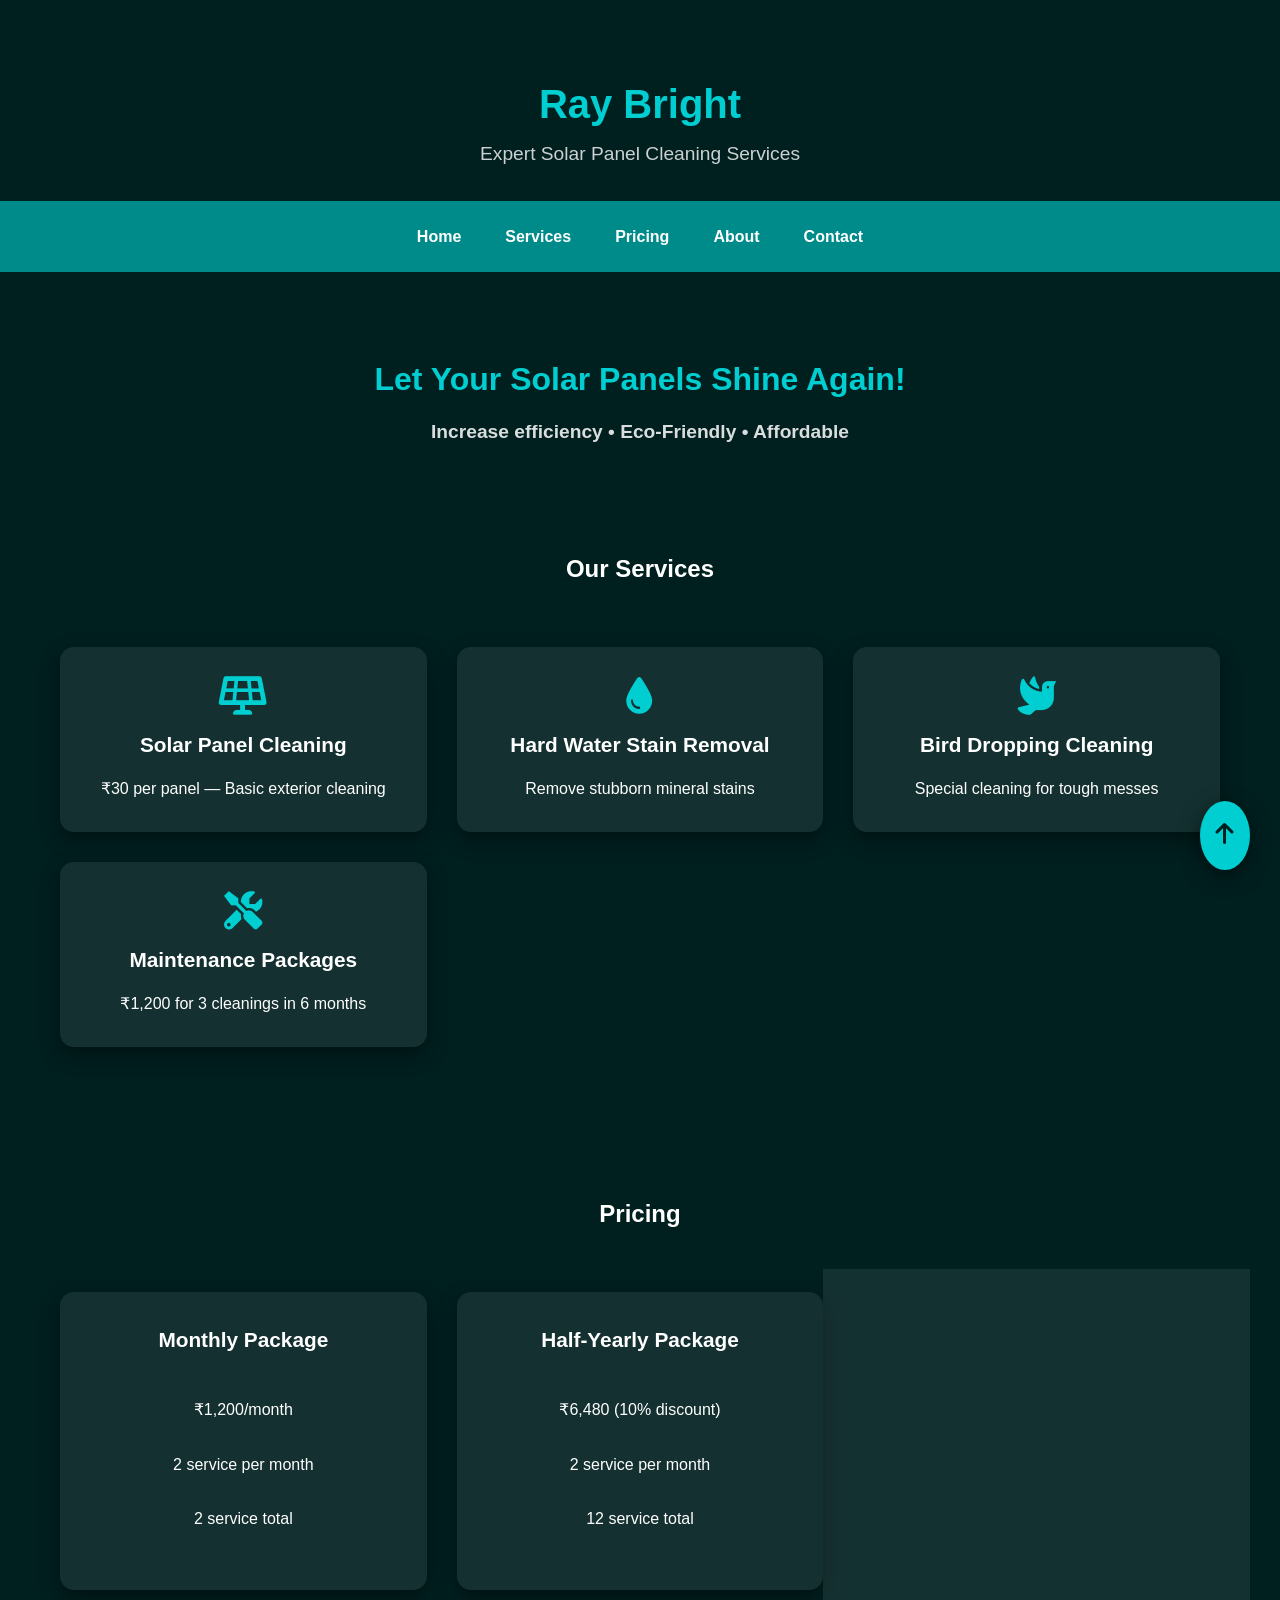
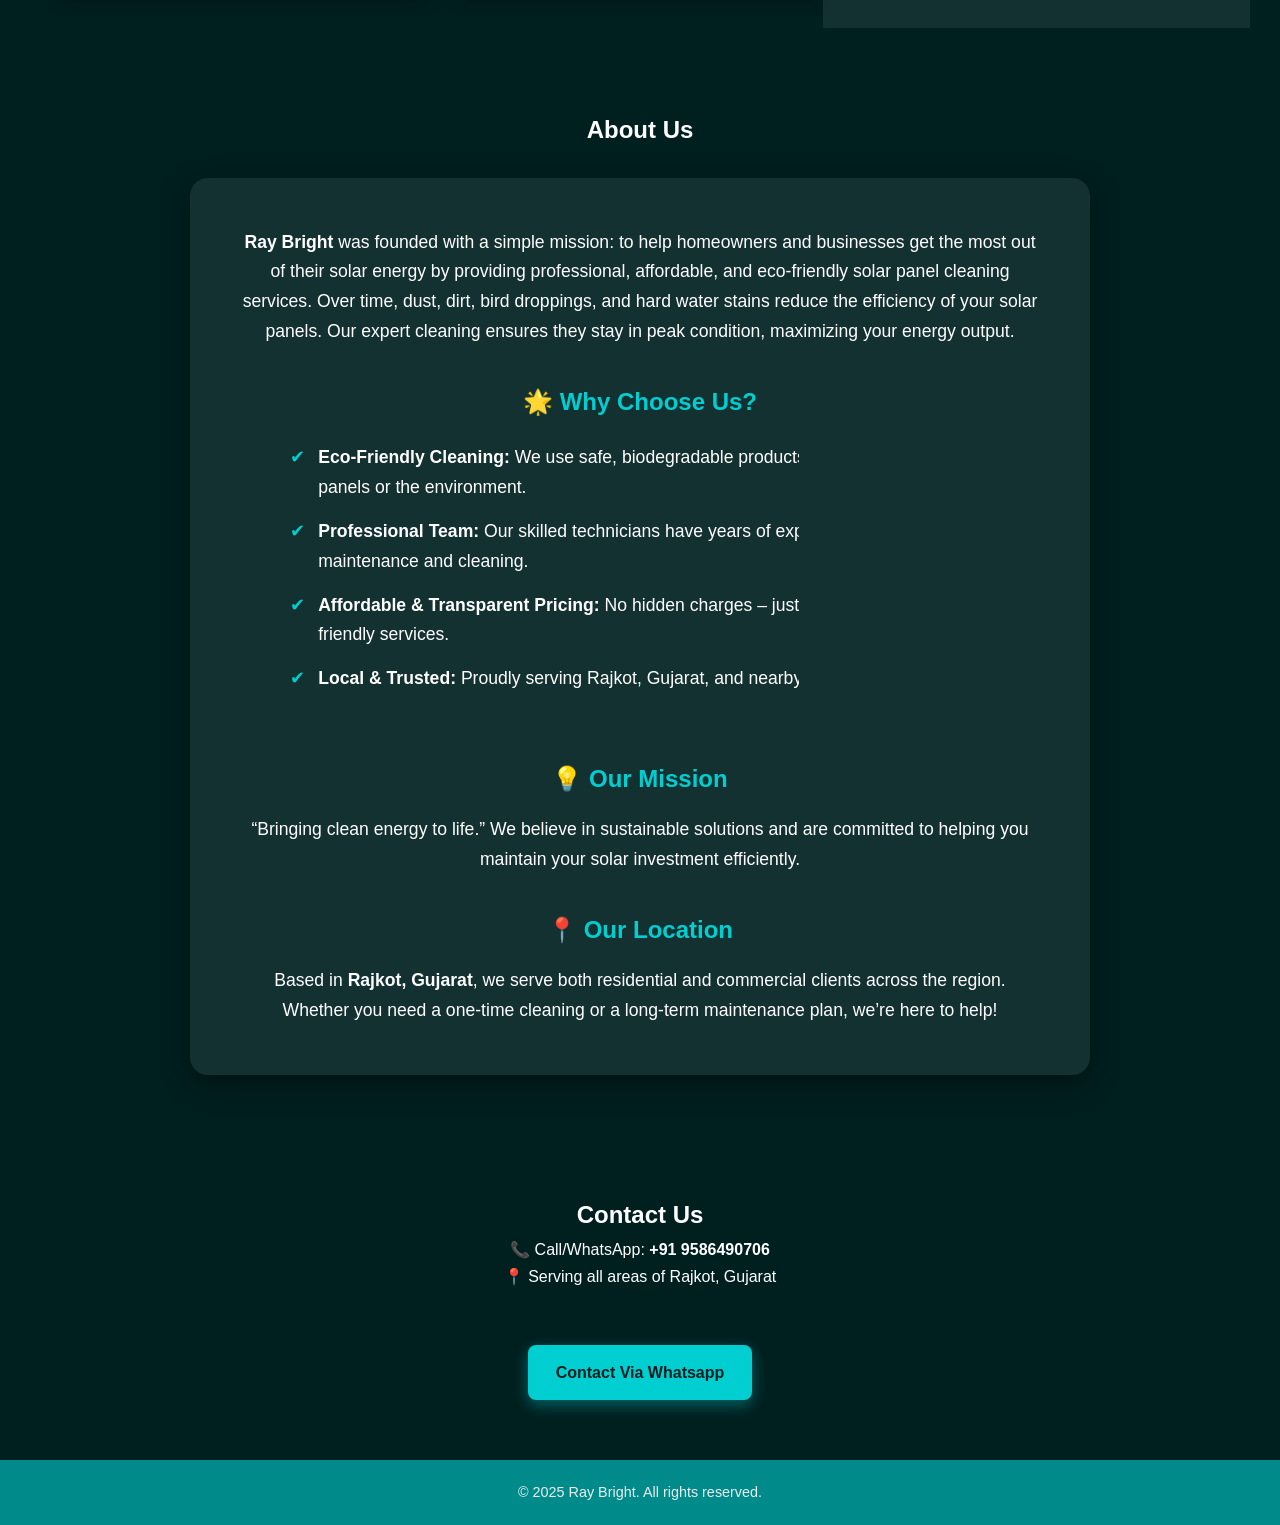
==== index.html @ 6db99168 "index.html" ====
<!DOCTYPE html>
<html lang="en">
<head>
	
  <meta charset="UTF-8" />
  <meta name="viewport" content="width=device-width, initial-scale=1.0" />
  <title>Ray Bright | Solar Panel Cleaning</title>
  <link rel="stylesheet" href="https://cdnjs.cloudflare.com/ajax/libs/font-awesome/6.0.0-beta3/css/all.min.css" />
   <style>
:root {
  --primary: #00CED1;
  --secondary: #008B8B;
  --accent: #FFFFFF;
  --background: #001F1F;
  --card-bg: rgba(255, 255, 255, 0.08);
  --font-primary: 'Poppins', sans-serif;
}
/* Navbar Styles */

/* Logo */
.nav-logo {
    font-size: 1.5rem;
    font-weight: bold;
    color: var(--accent);
}

/* Nav Links */
.nav-links {
    display: flex;
    gap: 20px;
}

.nav-links a {
    color: var(--accent);
    text-decoration: none;
    font-weight: bold;
    padding: 10px 15px;
    border-radius: 5px;
    transition: all 0.3s;
}

.nav-links a:hover {
    background: var(--primary);
}

/* Mobile Menu */
.menu-toggle {
    display: none;
    font-size: 1.8rem;
    background: none;
    border: none;
    color: var(--accent);
    cursor: pointer;
}

/* Responsive Navbar */
@media (max-width: 768px) {
    .nav-links {
        display: none;
        flex-direction: column;
        position: absolute;
        top: 60px;
        right: 20px;
        background: rgba(0, 139, 139, 0.95);
        width: 200px;
        border-radius: 10px;
        padding: 15px;
    }

    .nav-links a {
        display: block;
        padding: 12px;
        text-align: center;
    }

    .menu-toggle {
        display: block;
    }

    .nav-links.show {
        display: flex;
    }
}

@media (max-width: 768px) {
    .hero h2 {
        font-size: 2rem;
    }

    .services,
    .pricing {
        grid-template-columns: 1fr;
    }

    .button {
        width: 100%;
        text-align: center;
        padding: 14px;
    }
}
@keyframes fadeInUp {
    from {
        opacity: 0;
        transform: translateY(20px);
    }
    to {
        opacity: 1;
        transform: translateY(0);
    }
}

.card {
    opacity: 0;
    animation: fadeInUp 0.8s ease-out forwards;
    animation-delay: 0.3s;
}
	
.card {
    background: var(--card-bg);
    padding: 30px;
    border-radius: 12px;
    text-align: center;
    box-shadow: 0 6px 20px rgba(0, 0, 0, 0.5);
    transition: transform 0.3s ease-in-out, box-shadow 0.3s ease-in-out;
}

.card:hover {
    transform: translateY(-5px);
    box-shadow: 0 10px 25px rgba(0, 206, 209, 0.6);
}

* {
  margin: 0;
  padding: 0;
  box-sizing: border-box;
}

body {
  font-family: var(--font-primary);
  background: var(--background);
  color: var(--accent);
  scroll-behavior: smooth;
  line-height: 1.7;
}

header {
  text-align: center;
  padding: 70px 20px 30px;
}

header h1 {
  font-size: 2.5rem;
  color: var(--primary);
}

header p {
  font-size: 1.2rem;
  color: var(--accent);
  opacity: 0.8;
}

nav {
  display: flex;
  flex-wrap: wrap;
  justify-content: center;
  background: var(--secondary);
  padding: 12px 20px;
  gap: 12px;
}

nav a {
  color: var(--accent);
  text-decoration: none;
  font-weight: 600;
  padding: 10px 16px;
  border-radius: 5px;
  transition: background 0.3s;
}

nav a:hover {
  background: var(--primary);
}

.hero {
  text-align: center;
  padding: 80px 20px 40px;
}

.hero h2 {
  font-size: 2rem;
  color: var(--primary);
  margin-bottom: 10px;
}

.hero h3 {
  font-size: 1.2rem;
  opacity: 0.85;
}

section {
  padding: 60px 20px;
  max-width: 1200px;
  margin: auto;
}

.services,
.pricing {
  display: grid;
  gap: 30px;
  grid-template-columns: repeat(auto-fit, minmax(280px, 1fr));
  margin-top: 30px;
}

.card {
  background: var(--card-bg);
  padding: 30px;
  border-radius: 14px;
  text-align: center;
  box-shadow: 0 8px 20px rgba(0, 0, 0, 0.4);
  transition: transform 0.3s;
}

.card:hover {
  transform: translateY(-5px);
}

.card i {
  font-size: 2.4rem;
  color: var(--primary);
  margin-bottom: 12px;
}

.card h3,
.card h4 {
  font-size: 1.3rem;
  margin-bottom: 12px;
  color: var(--accent);
}

.button {
    display: inline-block;
    padding: 14px 28px;
    background: var(--primary);
    color: var(--background);
    text-decoration: none;
    font-weight: bold;
    border-radius: 8px;
    transition: all 0.3s ease;
    box-shadow: 0 5px 15px rgba(0, 206, 209, 0.4);
}

.button:hover {
    background: var(--secondary);
    transform: scale(1.05);
}
.whatsapp-float {
    position: fixed;
    bottom: 20px;
    right: 20px;
    background: #25D366;
    color: white;
    padding: 12px 16px;
    border-radius: 50%;
    font-size: 1.8rem;
    box-shadow: 0 6px 20px rgba(0, 0, 0, 0.3);
    transition: transform 0.3s ease;
}

.whatsapp-float:hover {
    transform: scale(1.1);
}

footer {
  text-align: center;
  background: var(--secondary);
  padding: 20px;
  font-size: 0.9rem;
  color: #eee;
}

#about {
  text-align: center;
}

.about-content {
  background: var(--card-bg);
  padding: 50px;
  border-radius: 18px;
  max-width: 900px;
  margin: auto;
  box-shadow: 0 8px 30px rgba(0, 0, 0, 0.4);
  font-size: 1.1rem;
}

.about-content h3 {
  color: var(--primary);
  margin: 35px 0 15px;
  font-size: 1.5rem;
}

.about-content ul {
  list-style: none;
  text-align: left;
  margin: 20px auto;
  max-width: 700px;
}

.about-content ul li {
  padding-left: 1.6em;
  margin-bottom: 14px;
  position: relative;
}

.about-content ul li::before {
  content: "✔";
  position: absolute;
  left: 0;
  color: var(--primary);
}

.about-content a {
  color: var(--primary);
  font-weight: bold;
  text-decoration: none;
}

.about-content a:hover {
  color: var(--accent);
  text-decoration: underline;
}

.home-arrow {
  position: fixed;
  bottom: 30px;
  right: 30px;
  background: var(--primary);
  color: var(--background);
  padding: 14px 16px;
  border-radius: 50%;
  font-size: 1.5rem;
  box-shadow: 0 6px 20px rgba(0, 0, 0, 0.5);
  transition: background 0.3s;
  z-index: 999;
}

.home-arrow:hover {
  background: var(--secondary);
}

/* Responsive Design */
@media (max-width: 768px) {
  header h1 {
    font-size: 2rem;
  }

  nav {
    flex-direction: column;
    align-items: center;
  }

  nav a {
    padding: 8px 14px;
  }

  .hero h2 {
    font-size: 1.6rem;
  }

  .hero h3 {
    font-size: 1rem;
  }

  .about-content {
    padding: 30px 20px;
    font-size: 1rem;
  }
}

@media (max-width: 480px) {
  .card {
    padding: 25px 20px;
  }

  .home-arrow {
    bottom: 20px;
    right: 20px;
    padding: 12px 14px;
    font-size: 1.3rem;
  }

  .about-content {
    padding: 25px 15px;
    font-size: 0.95rem;
  }
}
</style>
</head>
<body>
  <header>
    <h1>Ray Bright</h1>
    <p>Expert Solar Panel Cleaning Services</p>
  </header>

  <nav>
    <a href="#home">Home</a>
    <a href="#services">Services</a>
    <a href="#pricing">Pricing</a>
    <a href="#about">About</a>
    <a href="#contact">Contact</a>
  </nav>

  <section class="hero" id="home">
    <h2>Let Your Solar Panels Shine Again!</h2>
    <h3>Increase efficiency • Eco-Friendly • Affordable</h3>
  </section>

  <section id="services"align="center">
    <h2>Our Services</h2><br>
    <div class="services">
      <div class="card">
        <i class="fas fa-solar-panel"></i>
        <h3>Solar Panel Cleaning</h3>
        <p>₹30 per panel — Basic exterior cleaning</p>
      </div>
      <div class="card">
        <i class="fas fa-tint"></i>
        <h3>Hard Water Stain Removal</h3>
        <p>Remove stubborn mineral stains</p>
      </div>
      <div class="card">
        <i class="fas fa-dove"></i>
        <h3>Bird Dropping Cleaning</h3>
        <p>Special cleaning for tough messes</p>
      </div>
      <div class="card">
        <i class="fas fa-tools"></i>
        <h3>Maintenance Packages</h3>
        <p>₹1,200 for 3 cleanings in 6 months</p>
      </div>
    </div>
  </section>

  <section id="pricing" align="center"><br>
    <h2>Pricing</h2><br>
    <div class="pricing">
      <div class="card">
        <h4>Monthly Package</h4><br>
        <p>₹1,200/month</p><br>
	<p>2 service per month</p><br>
	<p>2 service total</p><br>
      </div>
      <div class="card">
        <h4>Half-Yearly Package</h4><br>
        <p>₹6,480 (10% discount)</p><br>
	<p>2 service per month</p><br>
	<p>12 service total</p><br>
      </div>
      <div class="card">
        <h4>Yearly Package</h4><br>
        <p>₹12,240 (15% discount)</p><br>
	<p>2 service per month</p><br>
	<p>24 service total</p><br>
      </div>
    </div>
  </section>

	<section id="about">
    <h2>About Us</h2><br>
    <div class="about-content">
        <p><strong>Ray Bright</strong> was founded with a simple mission: to help homeowners and businesses get the most out of their solar energy by providing professional, affordable, and eco-friendly solar panel cleaning services. Over time, dust, dirt, bird droppings, and hard water stains reduce the efficiency of your solar panels. Our expert cleaning ensures they stay in peak condition, maximizing your energy output.</p>

        <h3>🌟 Why Choose Us?</h3>
        <ul>
            <li><strong>Eco-Friendly Cleaning:</strong> We use safe, biodegradable products that won’t harm your panels or the environment.</li>
            <li><strong>Professional Team:</strong> Our skilled technicians have years of experience in solar maintenance and cleaning.</li>
            <li><strong>Affordable & Transparent Pricing:</strong> No hidden charges – just straightforward, budget-friendly services.</li>
            <li><strong>Local & Trusted:</strong> Proudly serving Rajkot, Gujarat, and nearby areas with high customer satisfaction.</li>
        </ul>

        <h3>💡 Our Mission</h3>
        <p>“Bringing clean energy to life.” We believe in sustainable solutions and are committed to helping you maintain your solar investment efficiently.</p>

        <h3>📍 Our Location</h3>
        <p>Based in <strong>Rajkot, Gujarat</strong>, we serve both residential and commercial clients across the region. Whether you need a one-time cleaning or a long-term maintenance plan, we’re here to help!</p>

            </div>
</section>


  <section id="contact"align="center">
    <h2>Contact Us</h2>
    <p>📞 Call/WhatsApp: <strong>+91 9586490706</strong></p>
    <p>📍 Serving all areas of Rajkot, Gujarat</p><br><br>
    <a href="https://wa.me/919586490706" class="button">Contact Via Whatsapp</a>
  </section>

  <footer>
    <p>© 2025 Ray Bright. All rights reserved.</p>
  </footer>
<a href="#home" class="home-arrow" title="Back to Home">
  <i class="fas fa-arrow-up"></i>
</a>

</body>
</html>
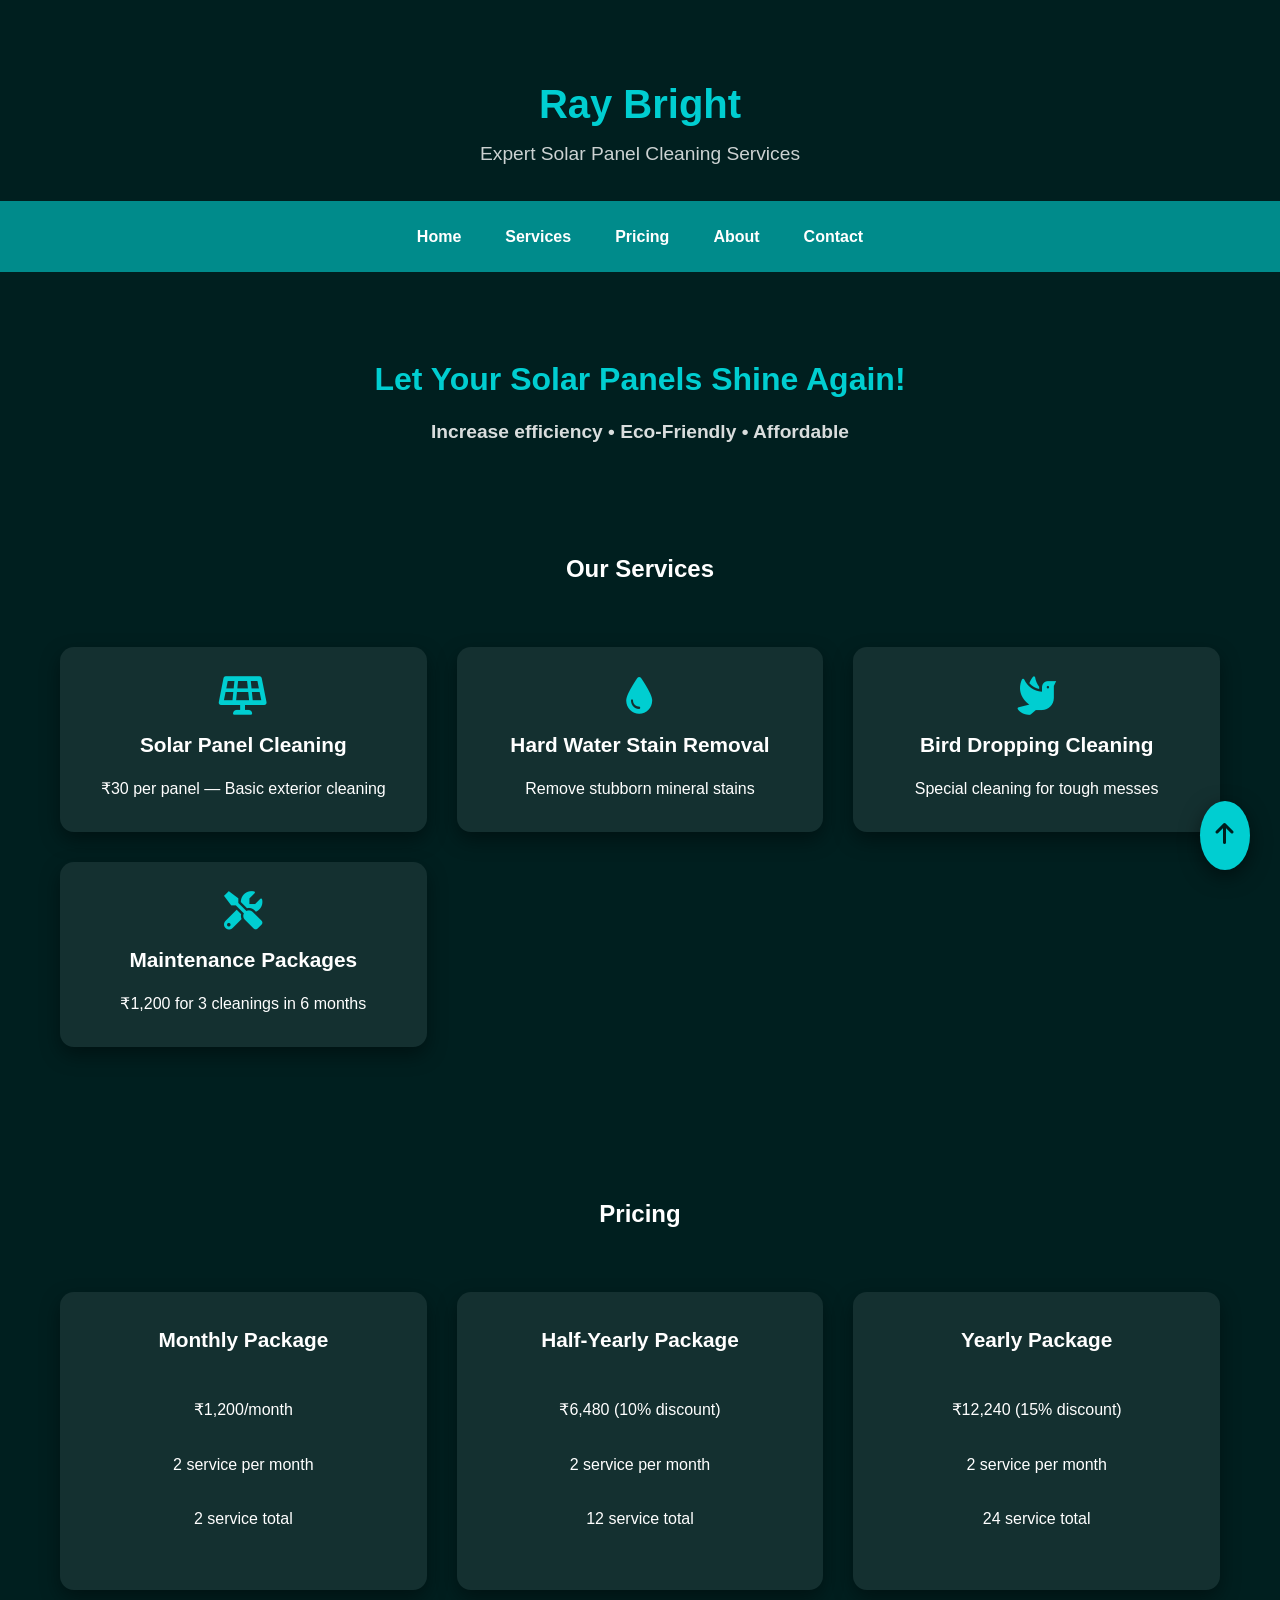
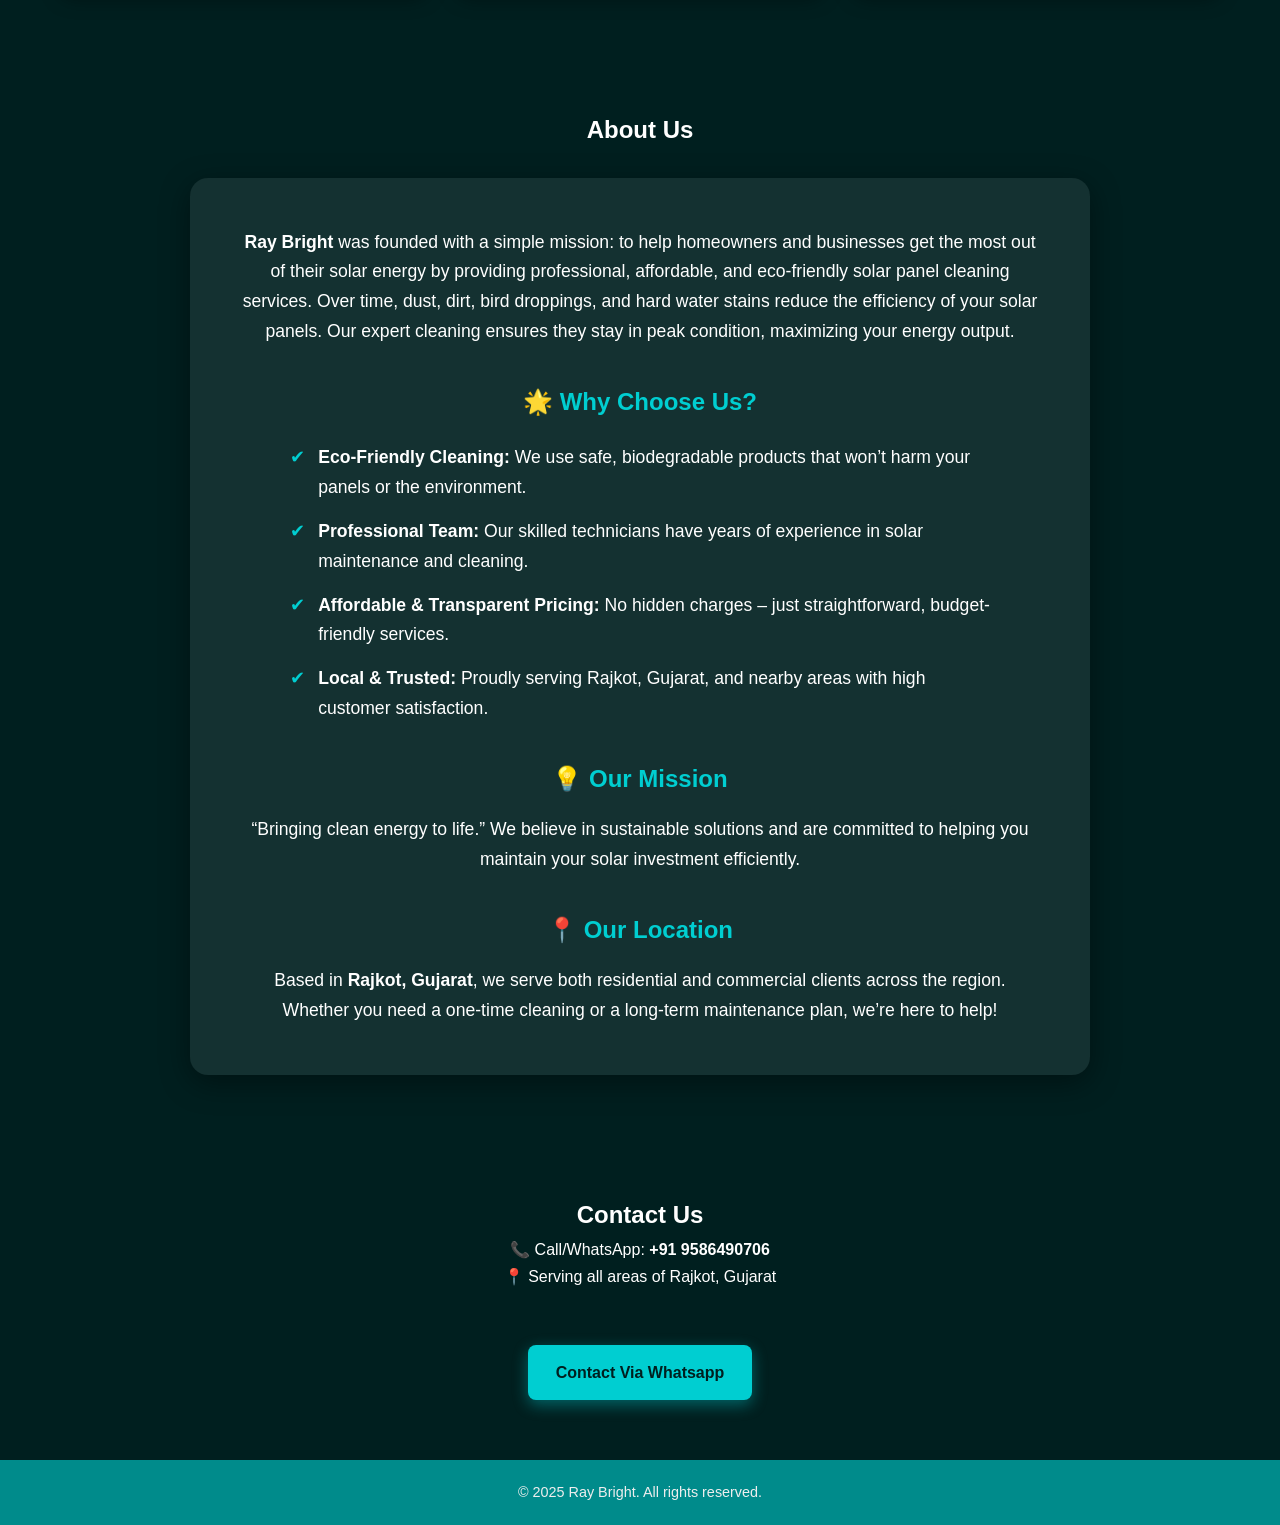
==== commit 8067841a: "Add files via upload" ====
--- a/index.html
+++ b/index.html
@@ -43,15 +43,6 @@
     background: var(--primary);
 }
 
-/* Mobile Menu */
-.menu-toggle {
-    display: none;
-    font-size: 1.8rem;
-    background: none;
-    border: none;
-    color: var(--accent);
-    cursor: pointer;
-}
 
 /* Responsive Navbar */
 @media (max-width: 768px) {
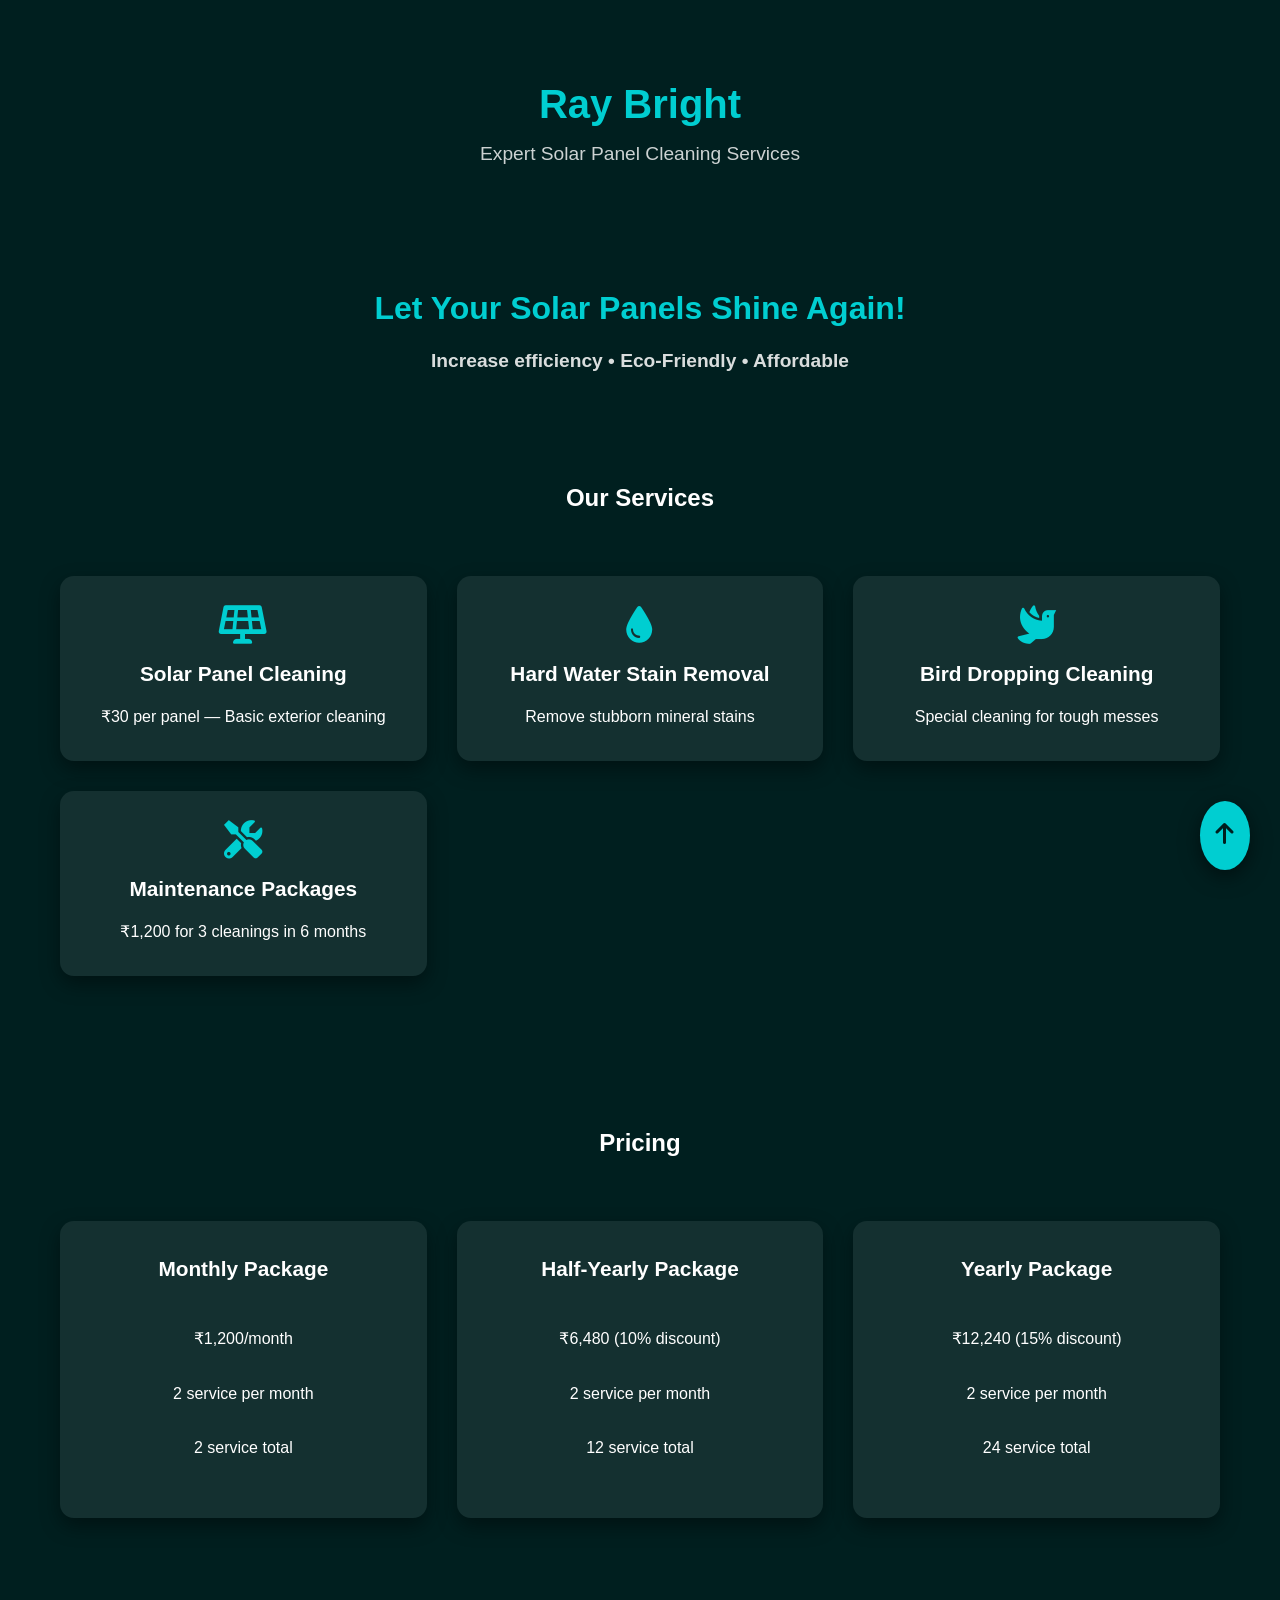
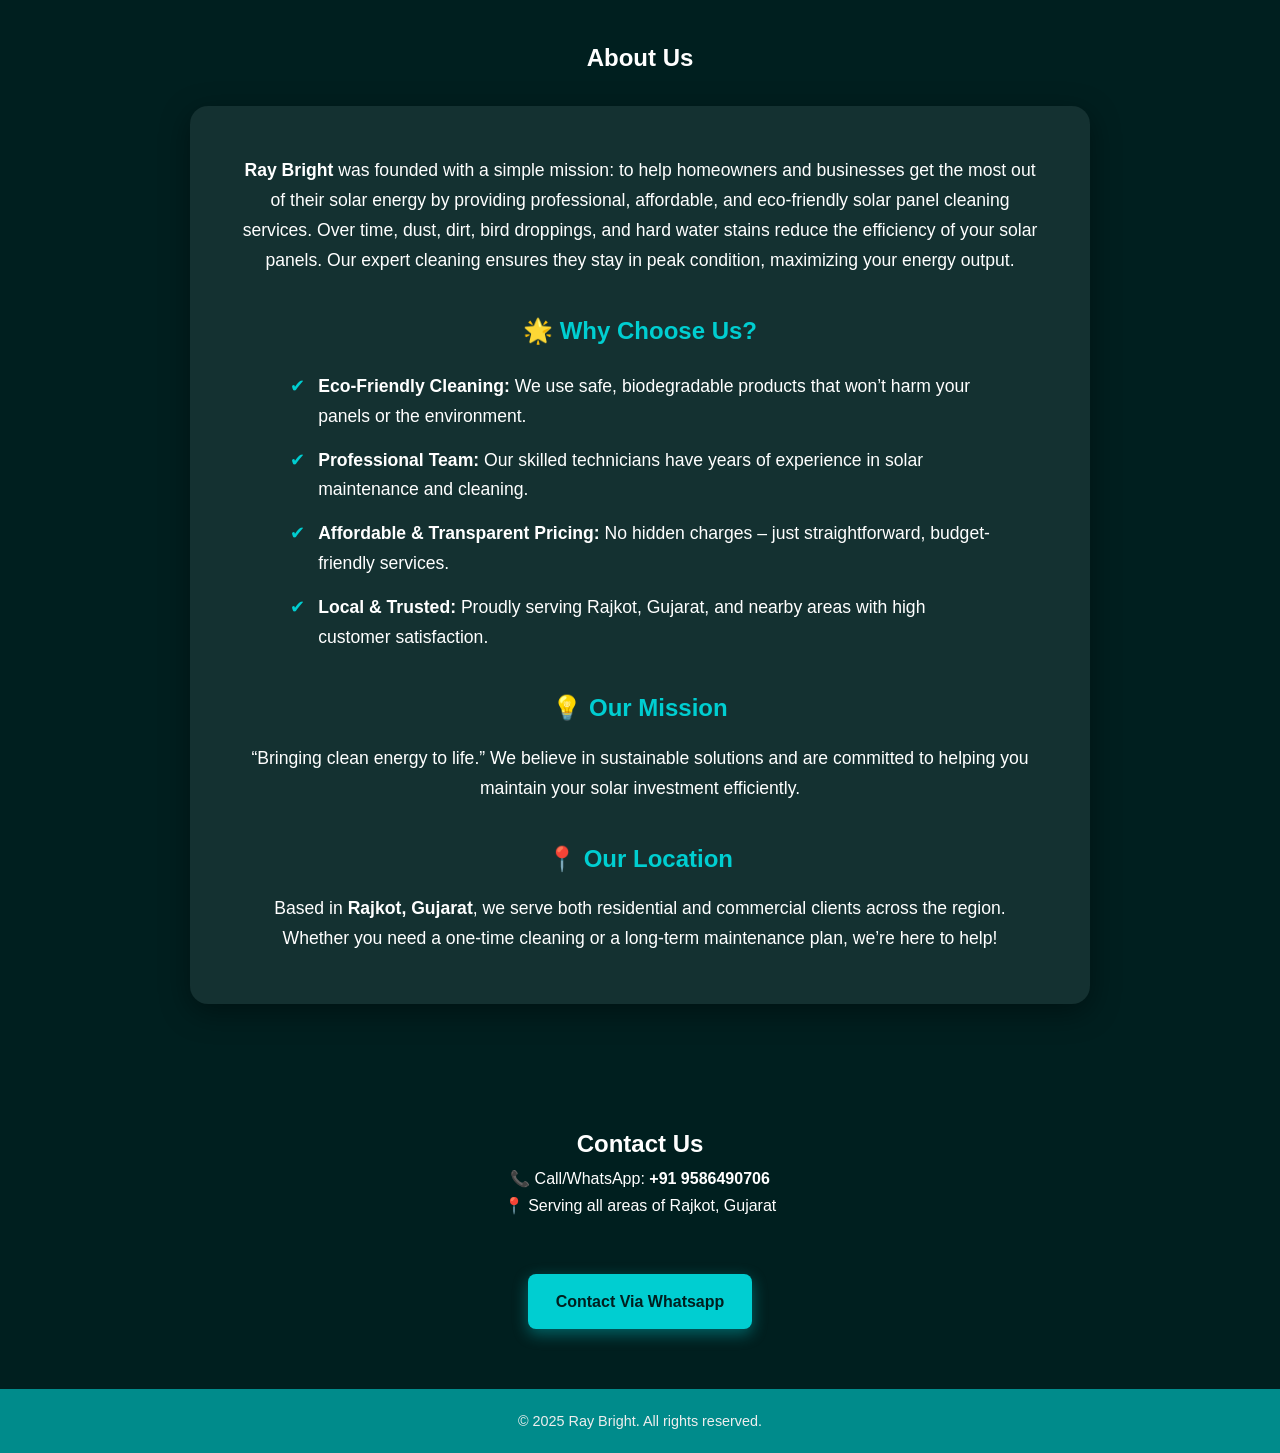
==== commit 62175eed: "index.html" ====
--- a/index.html
+++ b/index.html
@@ -392,14 +392,6 @@
     <p>Expert Solar Panel Cleaning Services</p>
   </header>
 
-  <nav>
-    <a href="#home">Home</a>
-    <a href="#services">Services</a>
-    <a href="#pricing">Pricing</a>
-    <a href="#about">About</a>
-    <a href="#contact">Contact</a>
-  </nav>
-
   <section class="hero" id="home">
     <h2>Let Your Solar Panels Shine Again!</h2>
     <h3>Increase efficiency • Eco-Friendly • Affordable</h3>
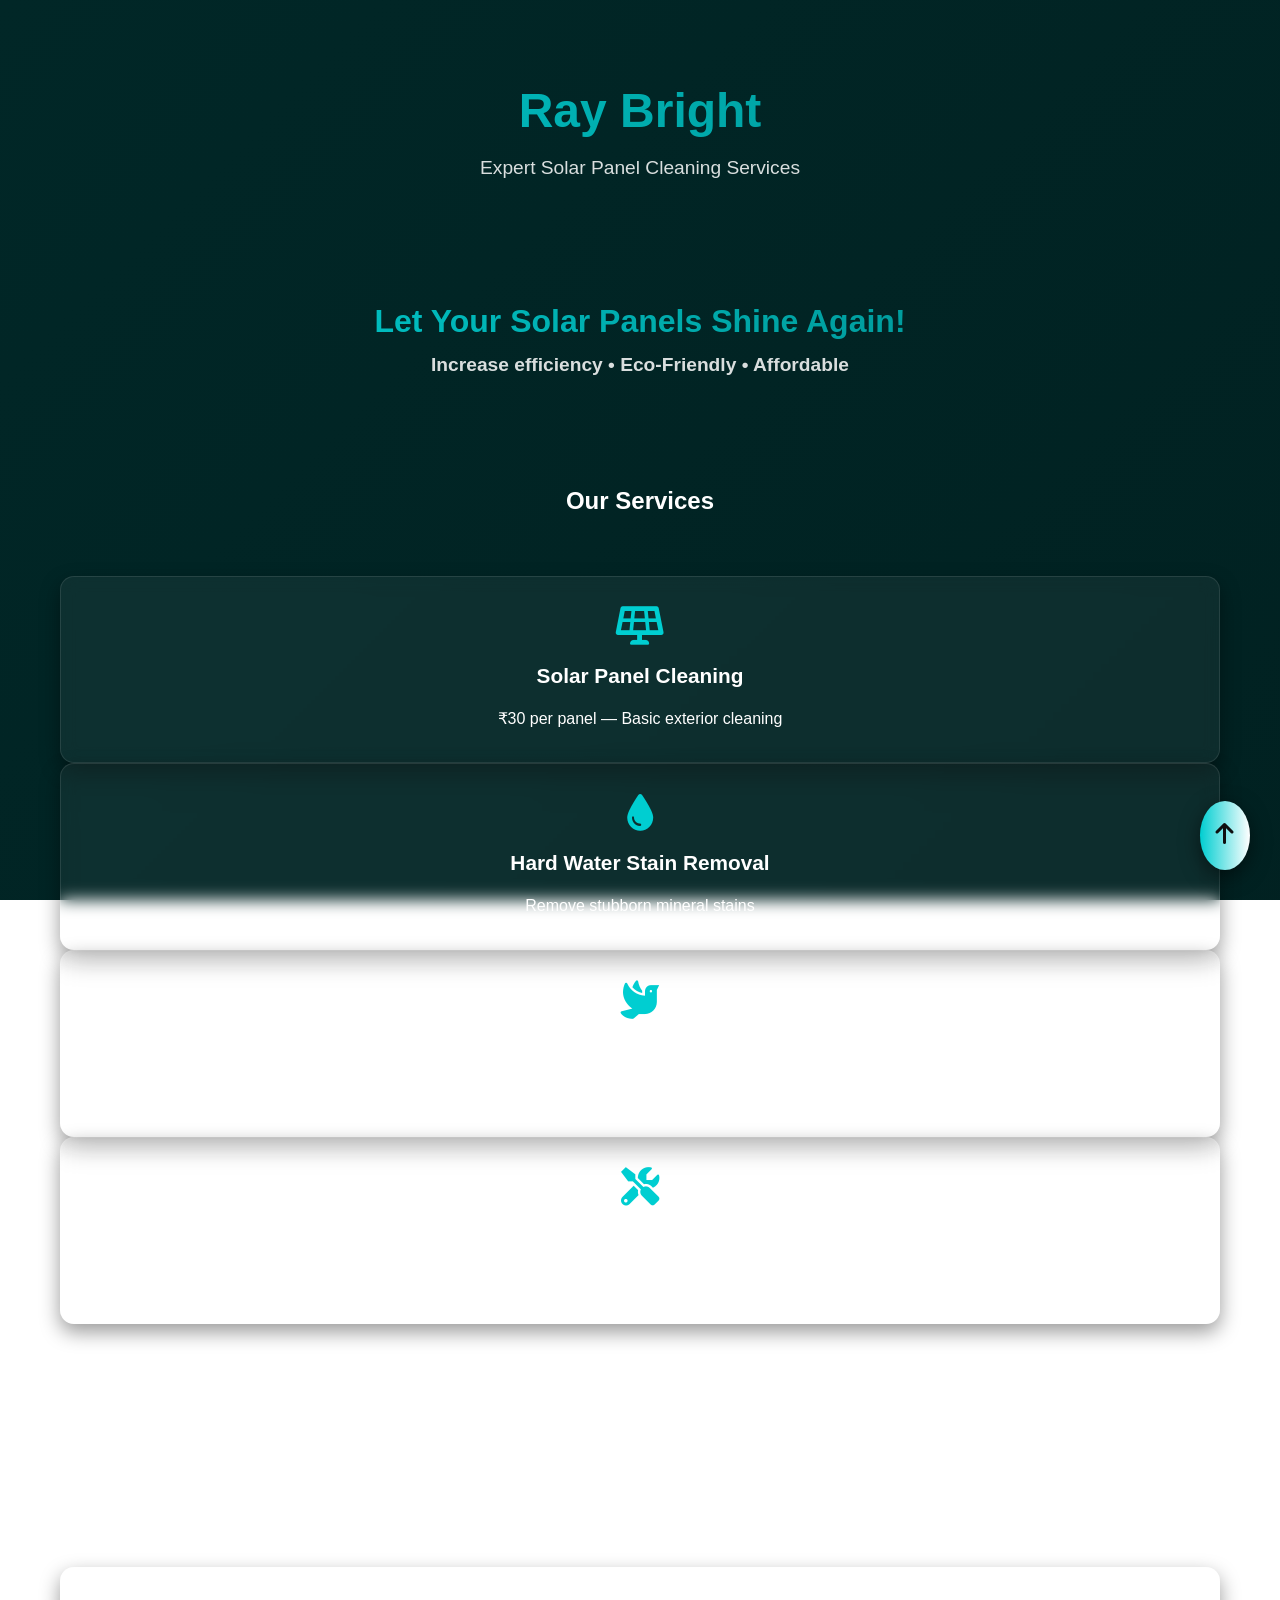
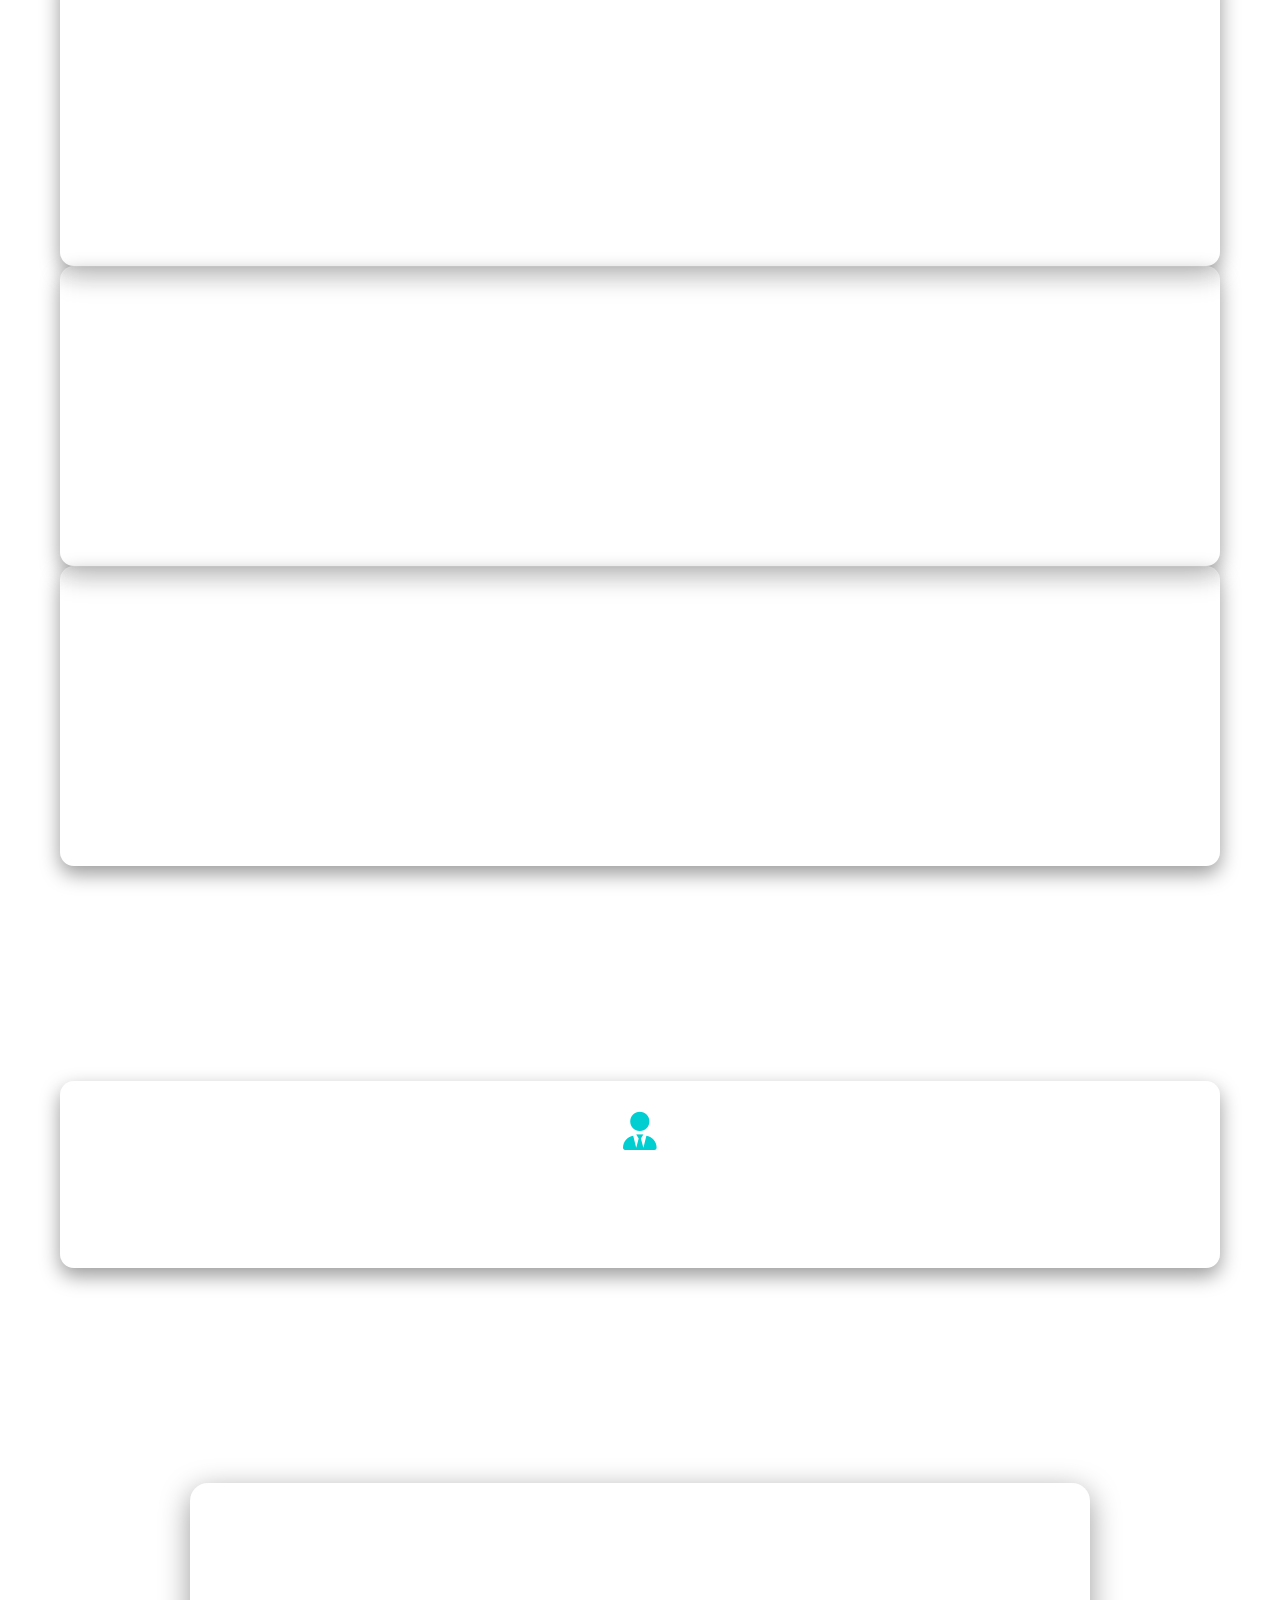
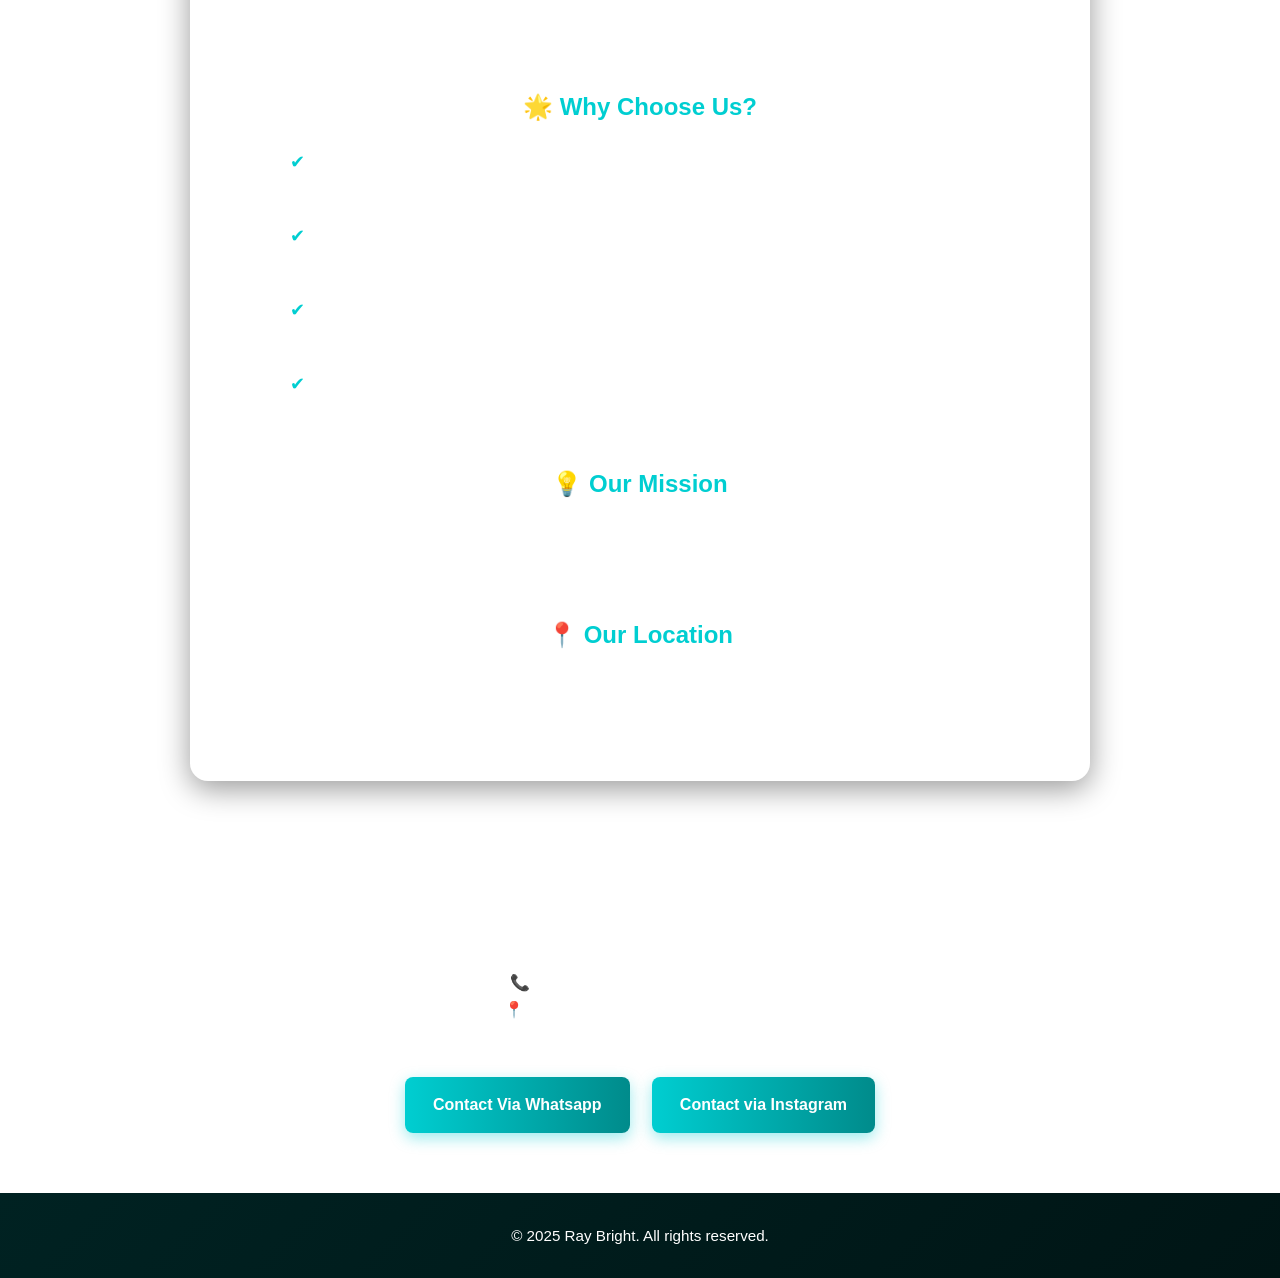
==== commit 1fe22f8b: "index.html" ====
--- a/index.html
+++ b/index.html
@@ -6,172 +6,100 @@
   <meta name="viewport" content="width=device-width, initial-scale=1.0" />
   <title>Ray Bright | Solar Panel Cleaning</title>
   <link rel="stylesheet" href="https://cdnjs.cloudflare.com/ajax/libs/font-awesome/6.0.0-beta3/css/all.min.css" />
-   <style>
-:root {
+   	<style>
+		:root {
   --primary: #00CED1;
   --secondary: #008B8B;
   --accent: #FFFFFF;
-  --background: #001F1F;
-  --card-bg: rgba(255, 255, 255, 0.08);
+  --background: linear-gradient(135deg, #012727, #001010);
+  --card-bg: rgba(255, 255, 255, 0.05);
   --font-primary: 'Poppins', sans-serif;
-}
-/* Navbar Styles */
-
-/* Logo */
-.nav-logo {
-    font-size: 1.5rem;
-    font-weight: bold;
-    color: var(--accent);
-}
-
-/* Nav Links */
-.nav-links {
-    display: flex;
-    gap: 20px;
-}
-
-.nav-links a {
-    color: var(--accent);
-    text-decoration: none;
-    font-weight: bold;
-    padding: 10px 15px;
-    border-radius: 5px;
-    transition: all 0.3s;
-}
-
-.nav-links a:hover {
-    background: var(--primary);
-}
-
-
-/* Responsive Navbar */
-@media (max-width: 768px) {
-    .nav-links {
-        display: none;
-        flex-direction: column;
-        position: absolute;
-        top: 60px;
-        right: 20px;
-        background: rgba(0, 139, 139, 0.95);
-        width: 200px;
-        border-radius: 10px;
-        padding: 15px;
-    }
-
-    .nav-links a {
-        display: block;
-        padding: 12px;
-        text-align: center;
-    }
-
-    .menu-toggle {
-        display: block;
-    }
-
-    .nav-links.show {
-        display: flex;
-    }
-}
-
-@media (max-width: 768px) {
-    .hero h2 {
-        font-size: 2rem;
-    }
-
-    .services,
-    .pricing {
-        grid-template-columns: 1fr;
-    }
-
-    .button {
-        width: 100%;
-        text-align: center;
-        padding: 14px;
-    }
-}
-@keyframes fadeInUp {
-    from {
-        opacity: 0;
-        transform: translateY(20px);
-    }
-    to {
-        opacity: 1;
-        transform: translateY(0);
-    }
-}
-
-.card {
-    opacity: 0;
-    animation: fadeInUp 0.8s ease-out forwards;
-    animation-delay: 0.3s;
-}
-	
-.card {
-    background: var(--card-bg);
-    padding: 30px;
-    border-radius: 12px;
-    text-align: center;
-    box-shadow: 0 6px 20px rgba(0, 0, 0, 0.5);
-    transition: transform 0.3s ease-in-out, box-shadow 0.3s ease-in-out;
-}
-
-.card:hover {
-    transform: translateY(-5px);
-    box-shadow: 0 10px 25px rgba(0, 206, 209, 0.6);
+  --font-secondary: 'Roboto', sans-serif;
+  --font-display: 'Raleway', sans-serif;
 }
 
 * {
   margin: 0;
   padding: 0;
   box-sizing: border-box;
+  transition: all 0.4s ease-in-out;
 }
 
 body {
   font-family: var(--font-primary);
   background: var(--background);
+  background-size: 400% 400%;
+  animation: gradientShift 15s ease infinite;
+  background-attachment: fixed;
   color: var(--accent);
   scroll-behavior: smooth;
   line-height: 1.7;
-}
-
+  cursor: url('cursor.svg'), auto;
+}
+
+@keyframes gradientShift {
+  0% { background-position: 0% 50%; }
+  50% { background-position: 100% 50%; }
+  100% { background-position: 0% 50%; }
+}
+
+/* Header */
 header {
   text-align: center;
   padding: 70px 20px 30px;
 }
 
 header h1 {
-  font-size: 2.5rem;
-  color: var(--primary);
+  font-size: 3rem;
+  font-family: var(--font-display);
+  background: linear-gradient(90deg, var(--primary), var(--secondary));
+  -webkit-background-clip: text;
+  -webkit-text-fill-color: transparent;
 }
 
 header p {
   font-size: 1.2rem;
-  color: var(--accent);
-  opacity: 0.8;
-}
-
+  font-family: var(--font-secondary);
+  color: var(--accent);
+  opacity: 0.85;
+}
+
+/* Navbar */
 nav {
   display: flex;
   flex-wrap: wrap;
   justify-content: center;
-  background: var(--secondary);
+  background: rgba(0, 139, 139, 0.8);
   padding: 12px 20px;
   gap: 12px;
-}
-
-nav a {
+  backdrop-filter: blur(10px);
+}
+
+.nav-logo {
+  font-size: 1.5rem;
+  font-weight: bold;
+  color: var(--accent);
+}
+
+.nav-links {
+  display: flex;
+  gap: 20px;
+}
+
+.nav-links a {
   color: var(--accent);
   text-decoration: none;
-  font-weight: 600;
-  padding: 10px 16px;
+  font-weight: bold;
+  padding: 10px 15px;
   border-radius: 5px;
-  transition: background 0.3s;
-}
-
-nav a:hover {
-  background: var(--primary);
-}
-
+  transition: all 0.3s;
+}
+
+.nav-links a:hover {
+  background: linear-gradient(90deg, var(--primary), var(--secondary));
+}
+
+/* Hero */
 .hero {
   text-align: center;
   padding: 80px 20px 40px;
@@ -179,40 +107,42 @@
 
 .hero h2 {
   font-size: 2rem;
-  color: var(--primary);
-  margin-bottom: 10px;
+  font-family: var(--font-display);
+  background: linear-gradient(90deg, var(--primary), var(--secondary));
+  -webkit-background-clip: text;
+  -webkit-text-fill-color: transparent;
 }
 
 .hero h3 {
   font-size: 1.2rem;
+  font-family: var(--font-secondary);
   opacity: 0.85;
 }
 
+/* Sections */
 section {
   padding: 60px 20px;
   max-width: 1200px;
   margin: auto;
 }
 
-.services,
-.pricing {
-  display: grid;
-  gap: 30px;
-  grid-template-columns: repeat(auto-fit, minmax(280px, 1fr));
-  margin-top: 30px;
-}
-
+/* Cards */
 .card {
   background: var(--card-bg);
+  backdrop-filter: blur(8px);
+  -webkit-backdrop-filter: blur(8px);
+  border: 1px solid rgba(255, 255, 255, 0.1);
   padding: 30px;
   border-radius: 14px;
   text-align: center;
   box-shadow: 0 8px 20px rgba(0, 0, 0, 0.4);
-  transition: transform 0.3s;
+  animation: fadeInUp 0.8s ease-out forwards;
+  transition: transform 0.5s ease, box-shadow 0.5s ease;
 }
 
 .card:hover {
   transform: translateY(-5px);
+  box-shadow: 0 10px 25px rgba(0, 0, 0, 0.6);
 }
 
 .card i {
@@ -221,60 +151,107 @@
   margin-bottom: 12px;
 }
 
-.card h3,
-.card h4 {
+.card h3, .card h4 {
   font-size: 1.3rem;
   margin-bottom: 12px;
   color: var(--accent);
-}
-
+  font-family: var(--font-secondary);
+}
+
+@keyframes fadeInUp {
+  from {
+    opacity: 0;
+    transform: translateY(20px);
+  }
+  to {
+    opacity: 1;
+    transform: translateY(0);
+  }
+}
+
+/* Button */
 .button {
-    display: inline-block;
-    padding: 14px 28px;
-    background: var(--primary);
-    color: var(--background);
-    text-decoration: none;
-    font-weight: bold;
-    border-radius: 8px;
-    transition: all 0.3s ease;
-    box-shadow: 0 5px 15px rgba(0, 206, 209, 0.4);
+  display: inline-block;
+  padding: 14px 28px;
+  background: linear-gradient(90deg, var(--primary), var(--secondary));
+  color: var(--accent);
+  text-decoration: none;
+  font-weight: bold;
+  border-radius: 8px;
+  font-family: var(--font-secondary);
+  transition: all 0.3s ease;
+  box-shadow: 0 5px 15px rgba(0, 206, 209, 0.4);
 }
 
 .button:hover {
-    background: var(--secondary);
-    transform: scale(1.05);
-}
+  background: linear-gradient(90deg, var(--accent), var(--primary));
+  color: #001010;
+  transform: scale(1.05);
+}
+
+/* WhatsApp Floating Icon */
 .whatsapp-float {
-    position: fixed;
-    bottom: 20px;
-    right: 20px;
-    background: #25D366;
-    color: white;
-    padding: 12px 16px;
-    border-radius: 50%;
-    font-size: 1.8rem;
-    box-shadow: 0 6px 20px rgba(0, 0, 0, 0.3);
-    transition: transform 0.3s ease;
+  position: fixed;
+  bottom: 20px;
+  right: 20px;
+  background: #25D366;
+  color: white;
+  padding: 12px 16px;
+  border-radius: 50%;
+  font-size: 1.8rem;
+  box-shadow: 0 6px 20px rgba(0, 0, 0, 0.3);
+  transition: transform 0.3s ease;
 }
 
 .whatsapp-float:hover {
-    transform: scale(1.1);
-}
-
+  transform: scale(1.1);
+}
+
+/* Scroll to Top */
+.home-arrow {
+  position: fixed;
+  bottom: 30px;
+  right: 30px;
+  background: linear-gradient(90deg, var(--primary), var(--accent));
+  color: #0F0F0F;
+  padding: 14px 16px;
+  border-radius: 50%;
+  font-size: 1.5rem;
+  box-shadow: 0 6px 20px rgba(0, 0, 0, 0.5);
+  transition: background 0.3s;
+  z-index: 999;
+}
+
+.home-arrow:hover {
+  background: linear-gradient(90deg, var(--accent), var(--primary));
+}
+
+/* Footer */
 footer {
   text-align: center;
-  background: var(--secondary);
-  padding: 20px;
-  font-size: 0.9rem;
-  color: #eee;
-}
-
+  background: linear-gradient(135deg, #002222, #001515);
+  padding: 30px;
+  font-size: 0.95rem;
+  color: var(--accent);
+}
+
+footer a {
+  color: var(--accent);
+  text-decoration: underline;
+}
+
+footer a:hover {
+  color: var(--primary);
+}
+
+/* About Section */
 #about {
   text-align: center;
 }
 
 .about-content {
   background: var(--card-bg);
+  backdrop-filter: blur(6px);
   padding: 50px;
   border-radius: 18px;
   max-width: 900px;
@@ -287,6 +264,7 @@
   color: var(--primary);
   margin: 35px 0 15px;
   font-size: 1.5rem;
+  font-family: var(--font-display);
 }
 
 .about-content ul {
@@ -300,6 +278,7 @@
   padding-left: 1.6em;
   margin-bottom: 14px;
   position: relative;
+  font-family: var(--font-secondary);
 }
 
 .about-content ul li::before {
@@ -320,25 +299,7 @@
   text-decoration: underline;
 }
 
-.home-arrow {
-  position: fixed;
-  bottom: 30px;
-  right: 30px;
-  background: var(--primary);
-  color: var(--background);
-  padding: 14px 16px;
-  border-radius: 50%;
-  font-size: 1.5rem;
-  box-shadow: 0 6px 20px rgba(0, 0, 0, 0.5);
-  transition: background 0.3s;
-  z-index: 999;
-}
-
-.home-arrow:hover {
-  background: var(--secondary);
-}
-
-/* Responsive Design */
+/* Responsive Enhancements */
 @media (max-width: 768px) {
   header h1 {
     font-size: 2rem;
@@ -349,8 +310,32 @@
     align-items: center;
   }
 
-  nav a {
-    padding: 8px 14px;
+  .nav-links {
+    display: none;
+    flex-direction: column;
+    background: rgba(0, 139, 139, 0.95);
+    padding: 15px;
+    border-radius: 10px;
+    position: absolute;
+    top: 60px;
+    right: 20px;
+    width: 200px;
+  }
+
+  .nav-links a {
+    display: block;
+    padding: 12px;
+    text-align: center;
+  }
+
+  .nav-links.show {
+    display: flex;
+  }
+
+  .menu-toggle {
+    display: block;
+    font-size: 24px;
+    cursor: pointer;
   }
 
   .hero h2 {
@@ -382,9 +367,19 @@
   .about-content {
     padding: 25px 15px;
     font-size: 0.95rem;
-  }
-}
-</style>
+
+.card-grid {
+  display: flex;
+  justify-content: center;
+  gap: 40px;
+  flex-wrap: wrap;
+  margin-top: 40px;
+}
+  }
+}
+
+
+	</style>
 </head>
 <body>
   <header>
@@ -392,13 +387,15 @@
     <p>Expert Solar Panel Cleaning Services</p>
   </header>
 
+
+
   <section class="hero" id="home">
     <h2>Let Your Solar Panels Shine Again!</h2>
     <h3>Increase efficiency • Eco-Friendly • Affordable</h3>
   </section>
 
   <section id="services"align="center">
-    <h2>Our Services</h2><br>
+    <h2>Our Services</h2><br><br>
     <div class="services">
       <div class="card">
         <i class="fas fa-solar-panel"></i>
@@ -424,7 +421,7 @@
   </section>
 
   <section id="pricing" align="center"><br>
-    <h2>Pricing</h2><br>
+    <h2>Pricing</h2><br><br>
     <div class="pricing">
       <div class="card">
         <h4>Monthly Package</h4><br>
@@ -447,8 +444,19 @@
     </div>
   </section>
 
+	<section id="founder">
+  <h2 align="center">Our Founder</h2><br><br>
+  <div class="card-grid">
+    <div class="card">
+      <i class="fas fa-user-tie"></i>
+      <h3>Keyur Dudhatra</h3>
+      <p>Founder</p>
+    </div>
+  </div>
+</section>
+
 	<section id="about">
-    <h2>About Us</h2><br>
+    <h2>About Us</h2><br><br>
     <div class="about-content">
         <p><strong>Ray Bright</strong> was founded with a simple mission: to help homeowners and businesses get the most out of their solar energy by providing professional, affordable, and eco-friendly solar panel cleaning services. Over time, dust, dirt, bird droppings, and hard water stains reduce the efficiency of your solar panels. Our expert cleaning ensures they stay in peak condition, maximizing your energy output.</p>
 
@@ -471,10 +479,14 @@
 
 
   <section id="contact"align="center">
-    <h2>Contact Us</h2>
+    <h2>Contact Us</h2><br>
     <p>📞 Call/WhatsApp: <strong>+91 9586490706</strong></p>
     <p>📍 Serving all areas of Rajkot, Gujarat</p><br><br>
-    <a href="https://wa.me/919586490706" class="button">Contact Via Whatsapp</a>
+    <a href="https://wa.me/919586490706" class="button">Contact Via Whatsapp</a>&nbsp;&nbsp;&nbsp;&nbsp;
+    <a href="https://instagram.com/keyur_dudhatra" target="_blank" class="button">
+      Contact via Instagram
+    </a>
+
   </section>
 
   <footer>
@@ -483,6 +495,10 @@
 <a href="#home" class="home-arrow" title="Back to Home">
   <i class="fas fa-arrow-up"></i>
 </a>
-
+<script>
+function toggleMenu() {
+    document.getElementById("menuList").classList.toggle("active");
+}
+</script>
 </body>
 </html>
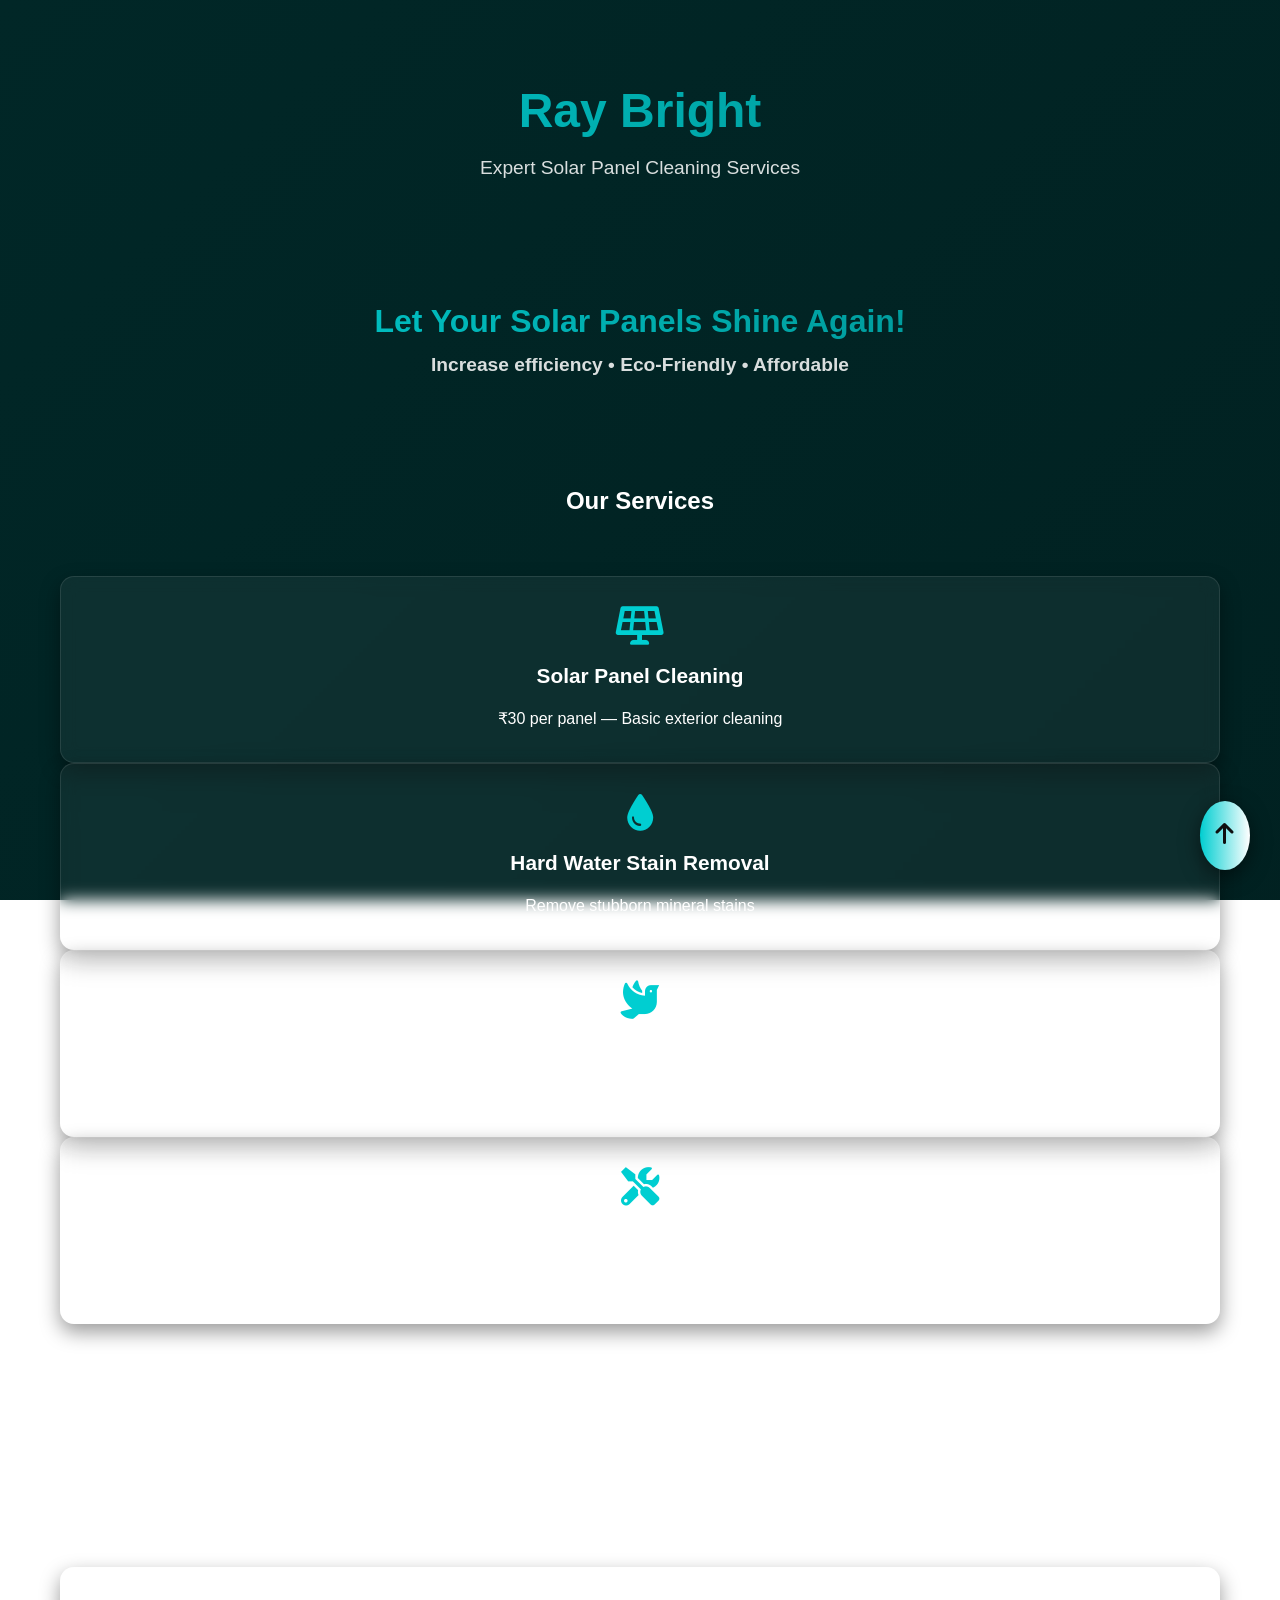
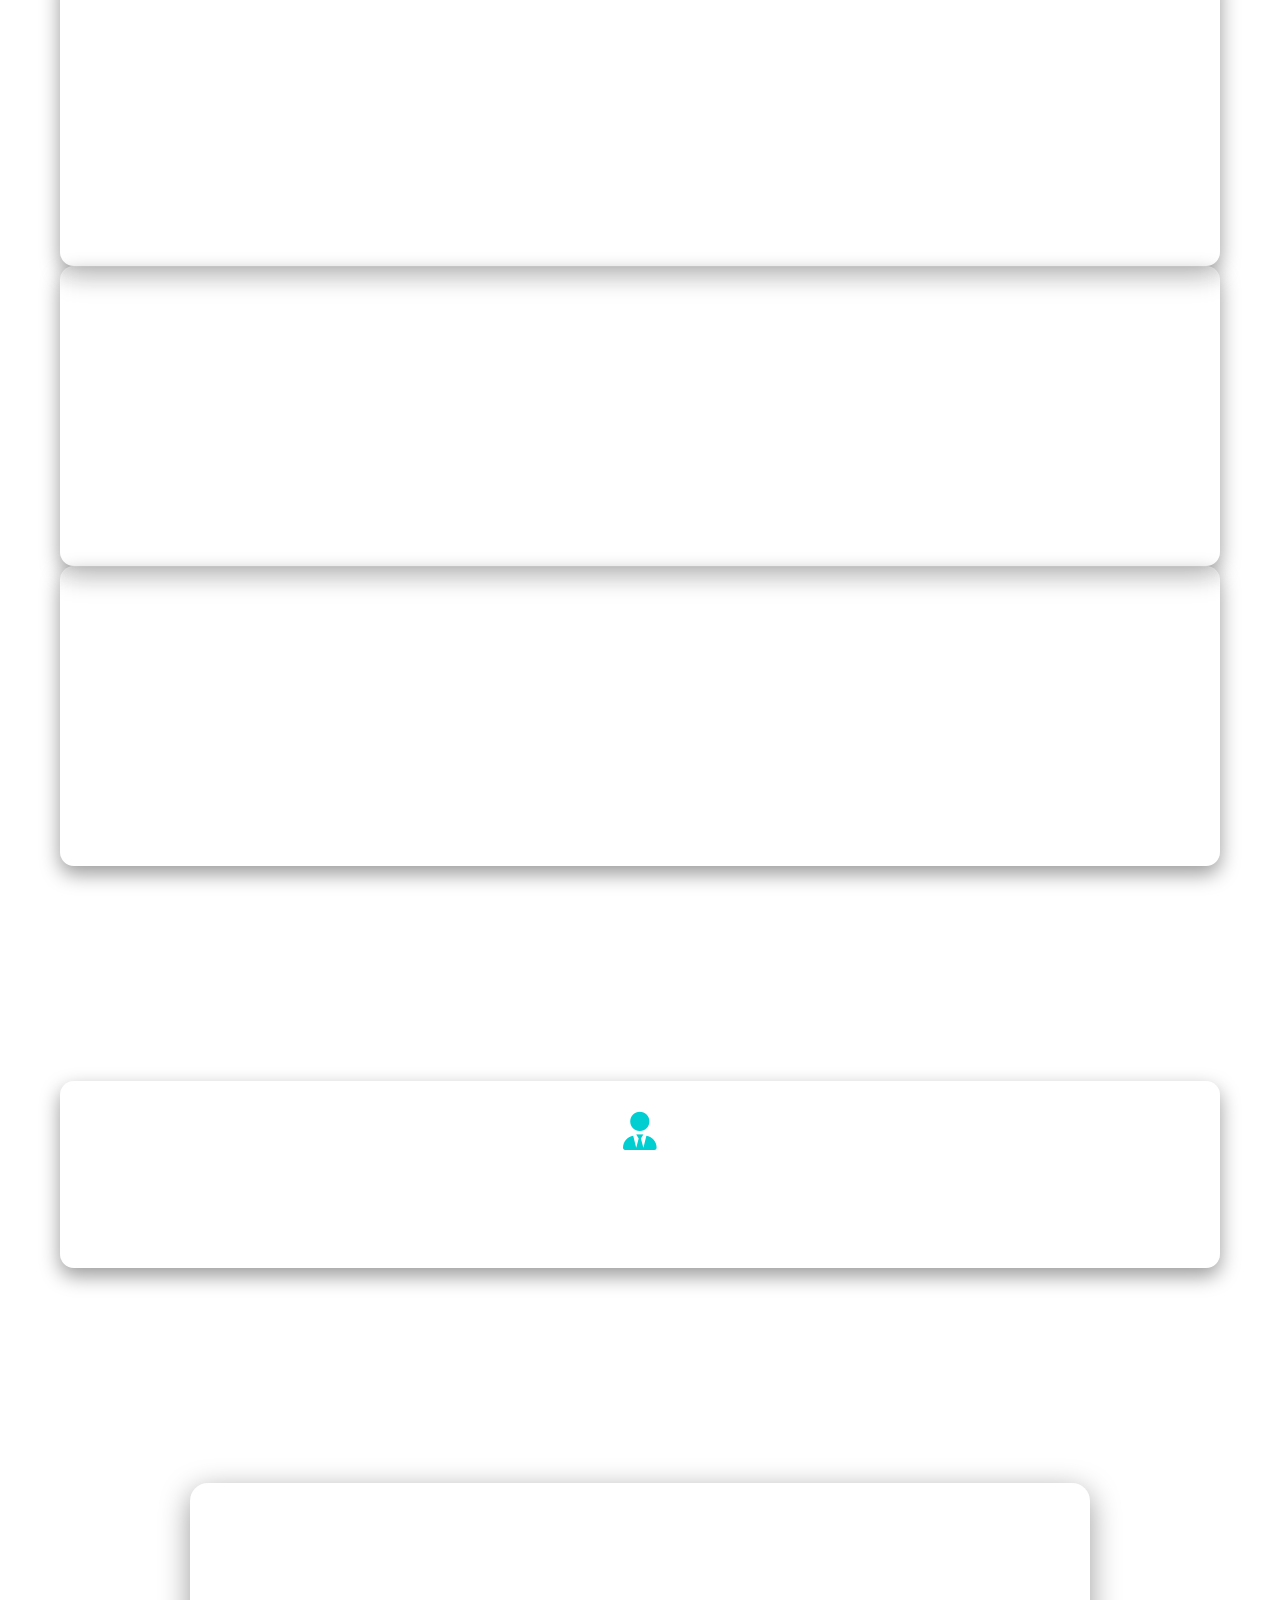
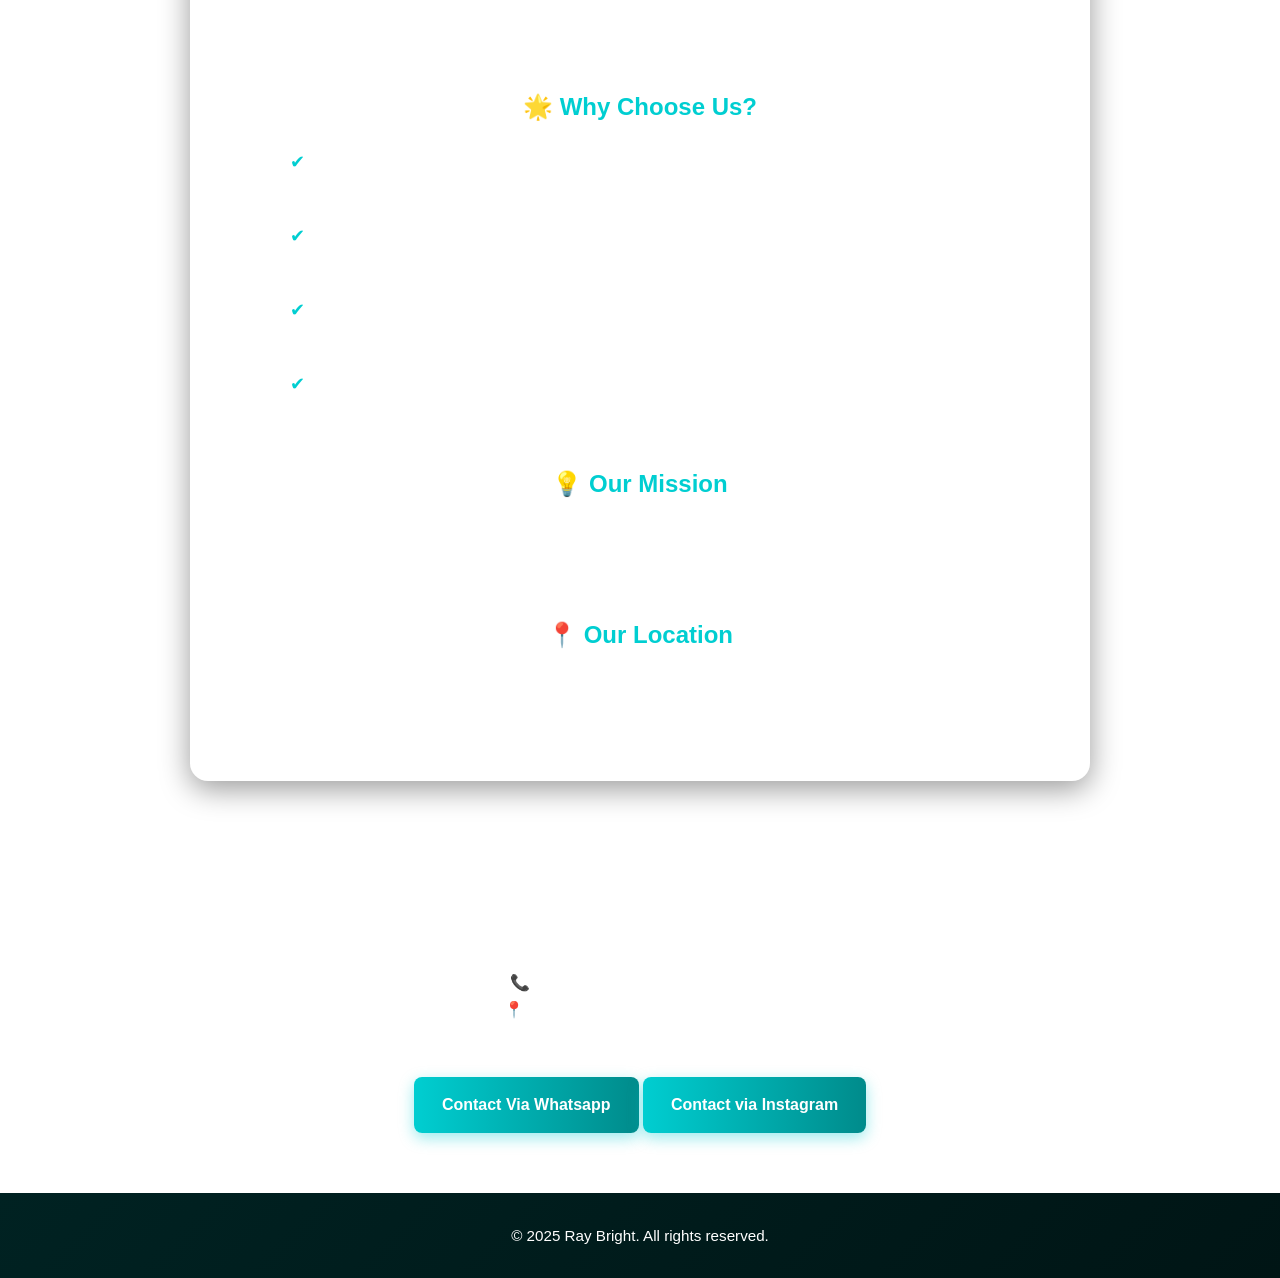
==== commit e1765d9e: "index.html" ====
--- a/index.html
+++ b/index.html
@@ -482,7 +482,7 @@
     <h2>Contact Us</h2><br>
     <p>📞 Call/WhatsApp: <strong>+91 9586490706</strong></p>
     <p>📍 Serving all areas of Rajkot, Gujarat</p><br><br>
-    <a href="https://wa.me/919586490706" class="button">Contact Via Whatsapp</a>&nbsp;&nbsp;&nbsp;&nbsp;
+    <a href="https://wa.me/919586490706" class="button">Contact Via Whatsapp</a>
     <a href="https://instagram.com/keyur_dudhatra" target="_blank" class="button">
       Contact via Instagram
     </a>
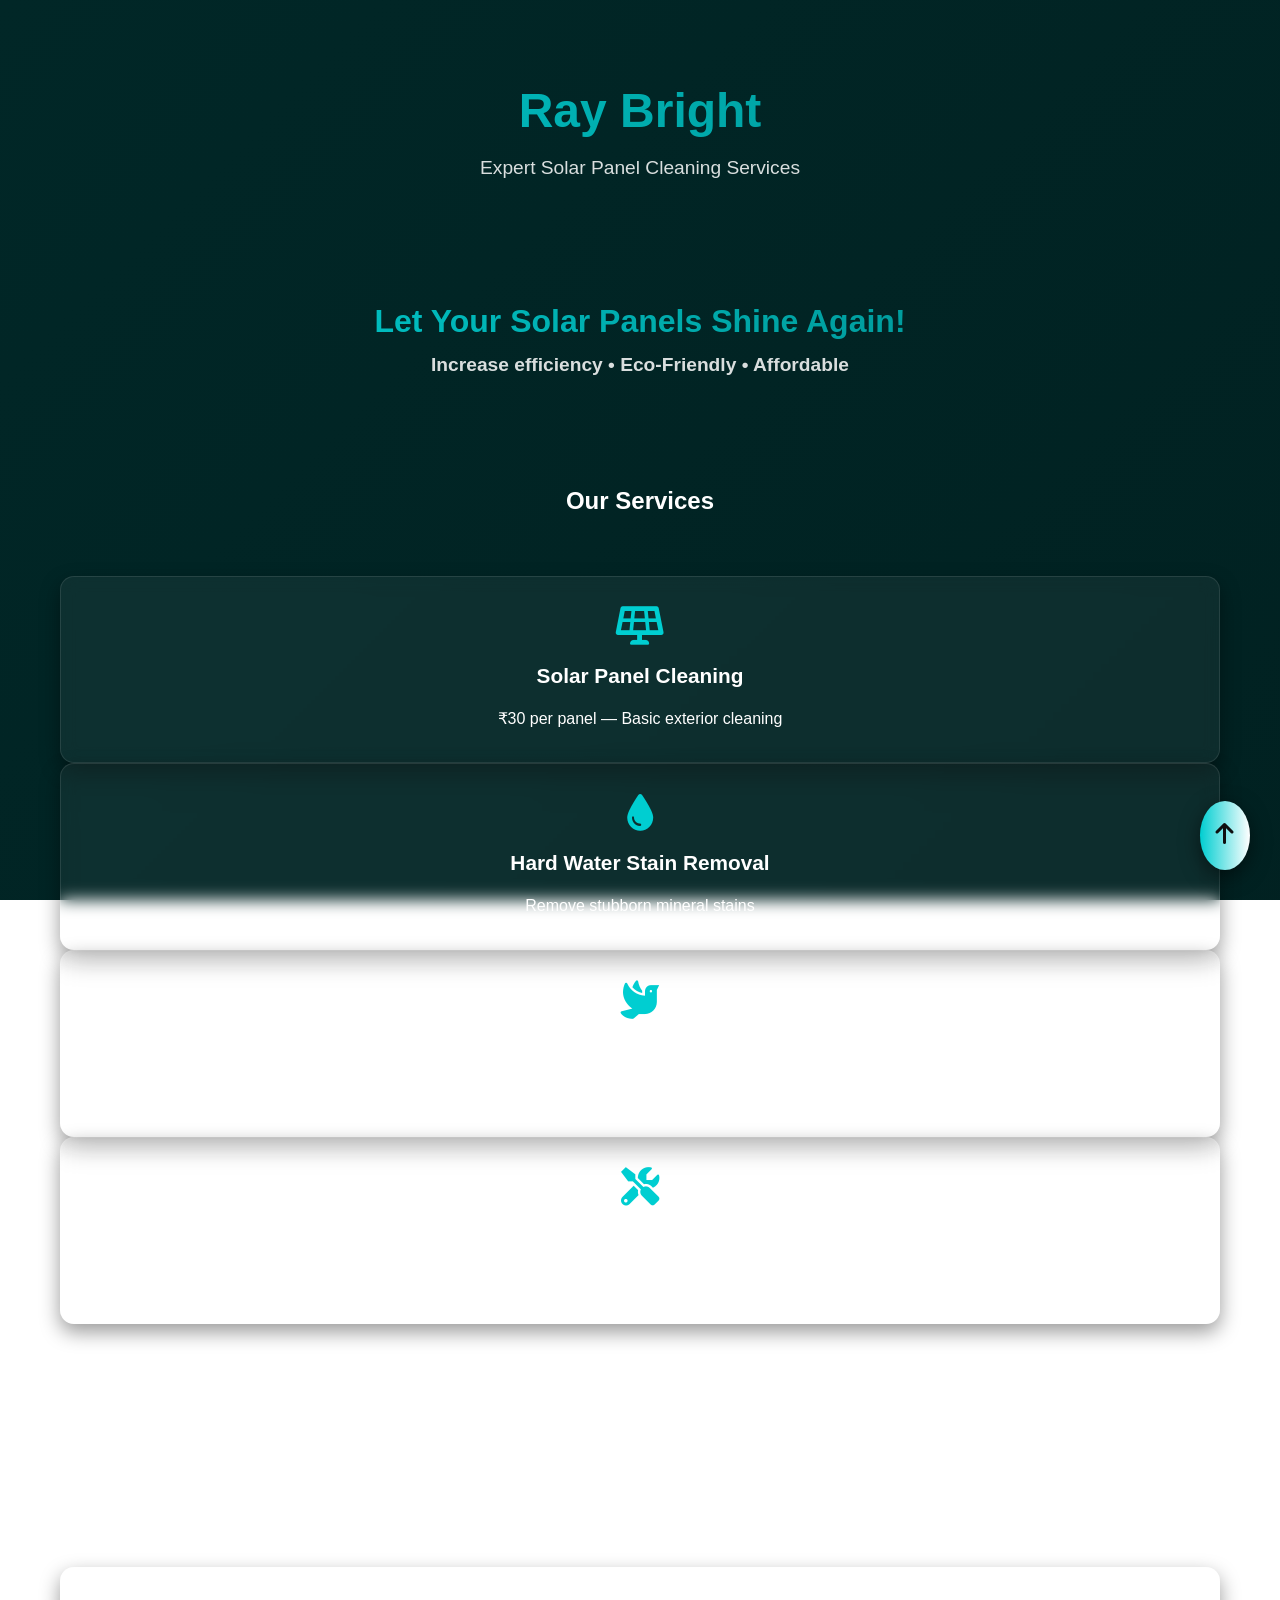
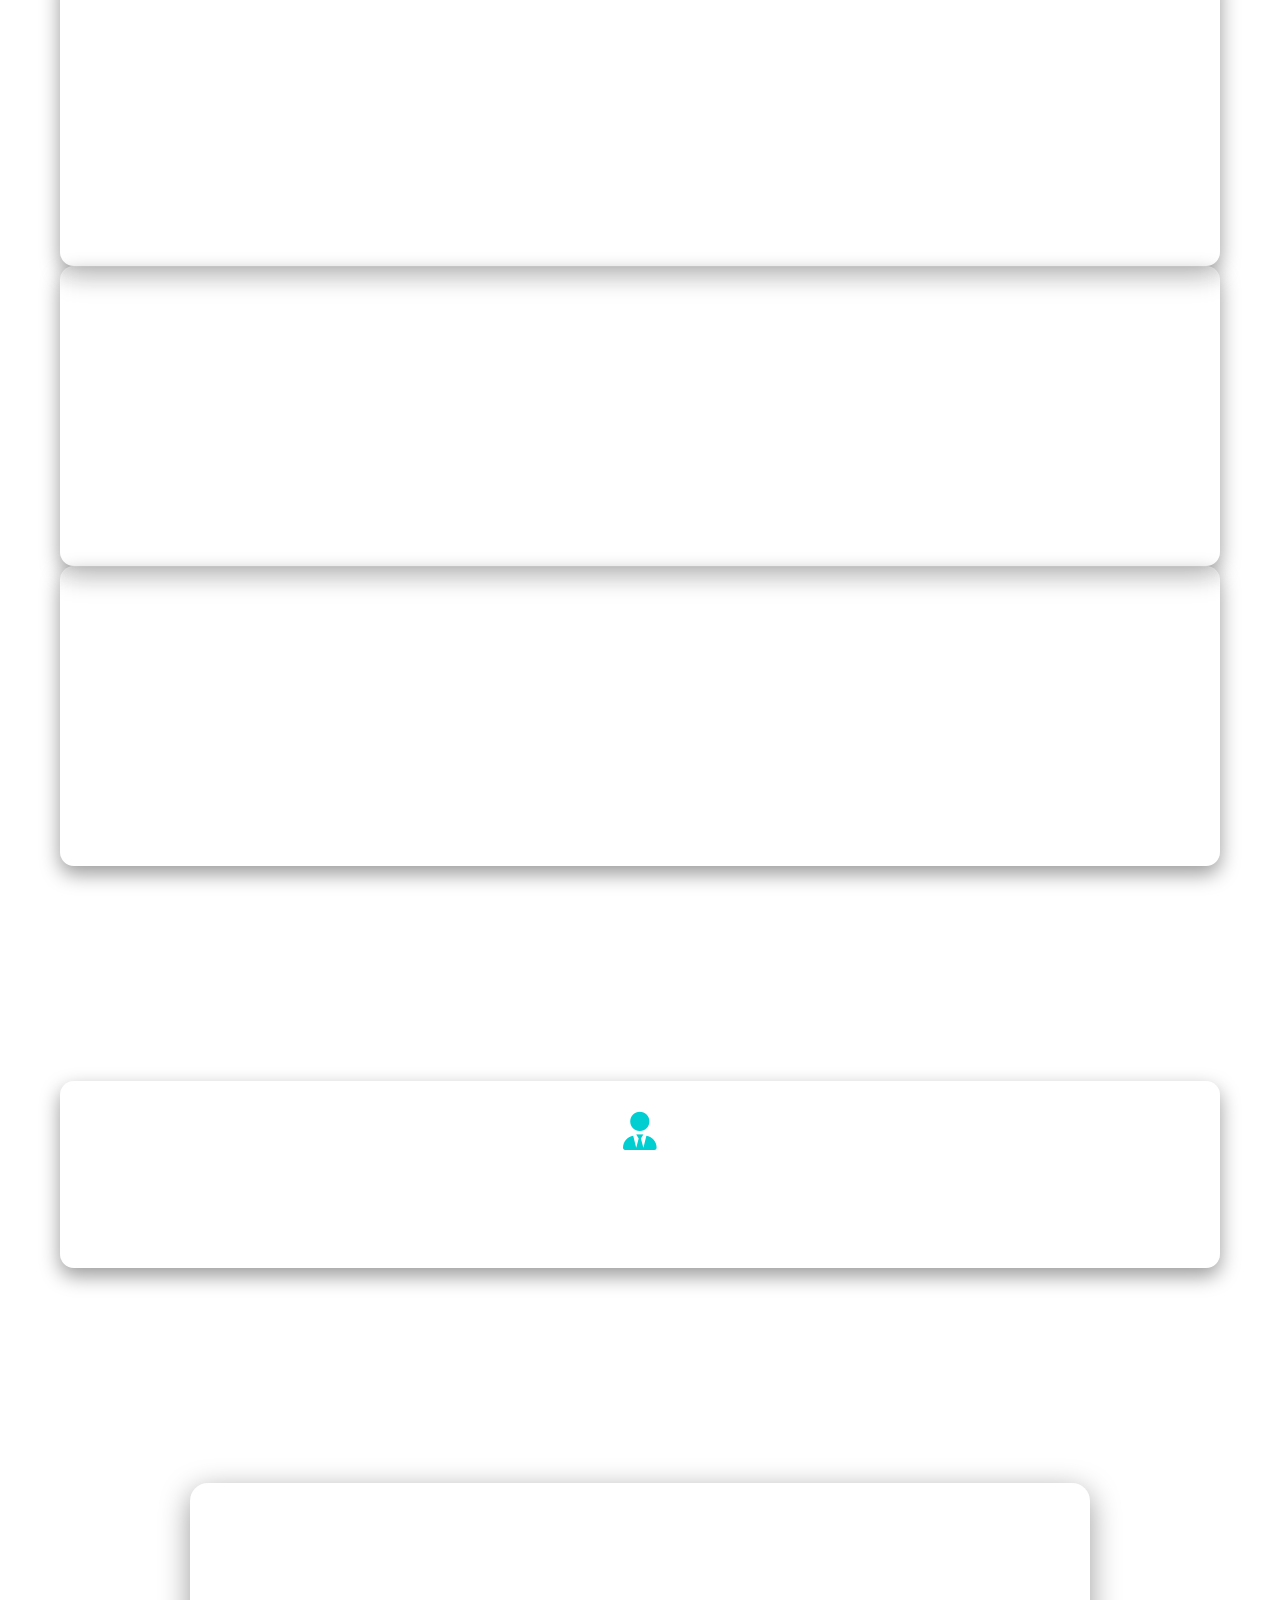
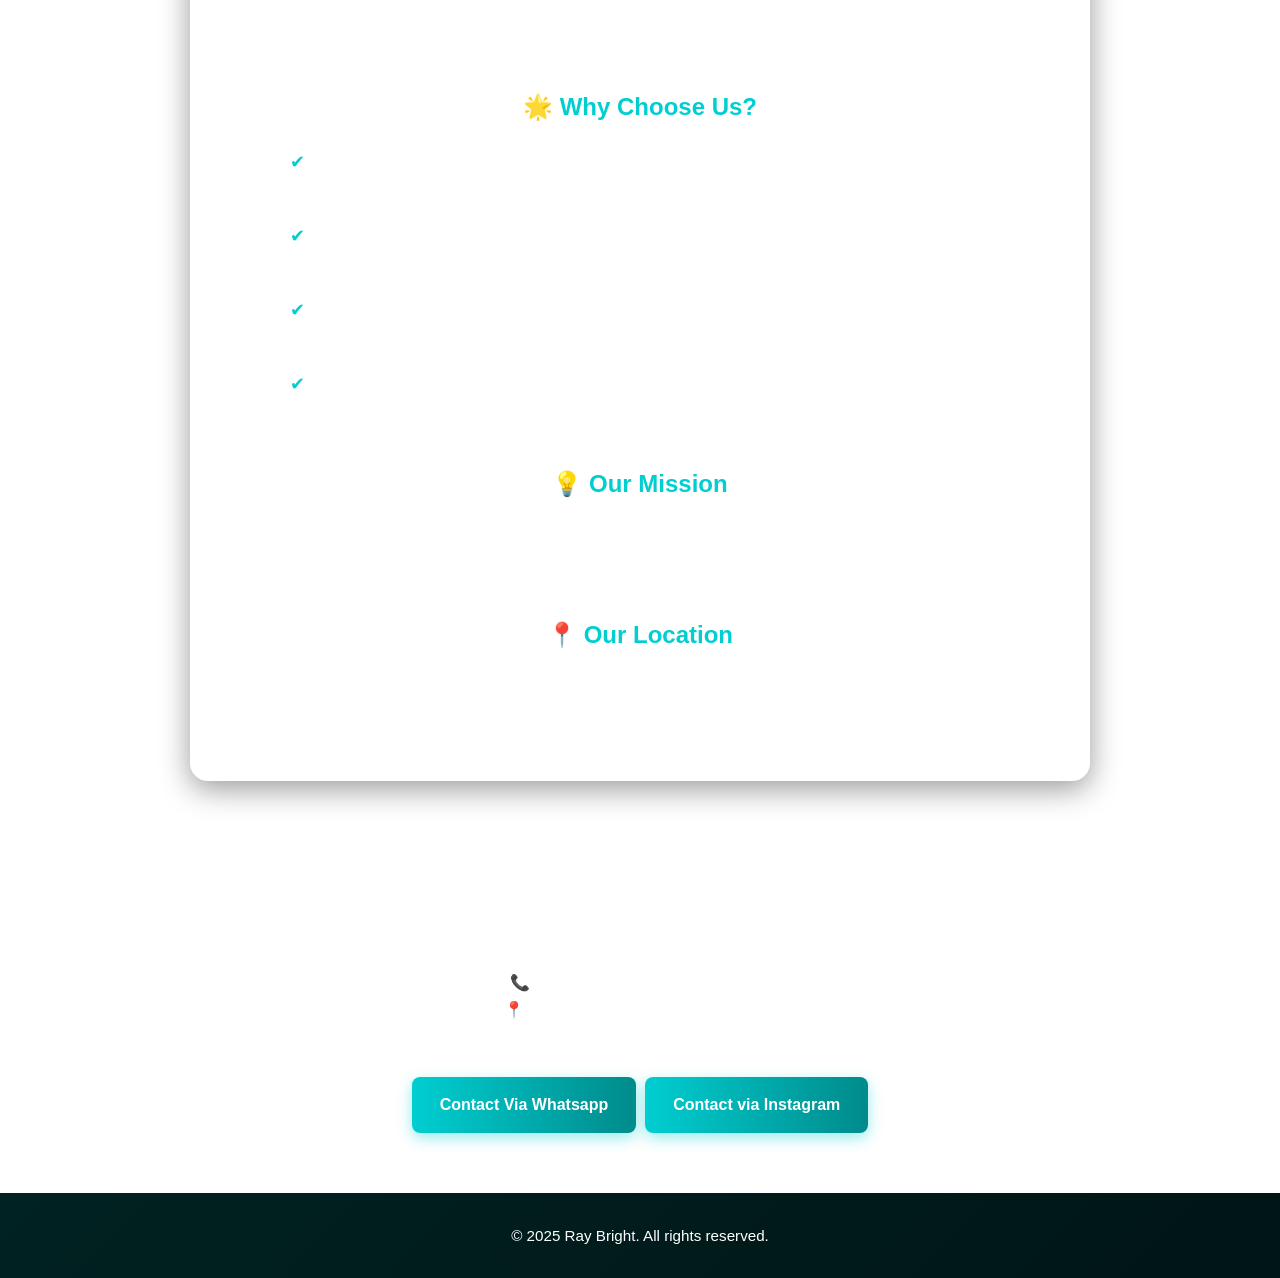
==== commit 6206b390: "index.html" ====
--- a/index.html
+++ b/index.html
@@ -482,7 +482,7 @@
     <h2>Contact Us</h2><br>
     <p>📞 Call/WhatsApp: <strong>+91 9586490706</strong></p>
     <p>📍 Serving all areas of Rajkot, Gujarat</p><br><br>
-    <a href="https://wa.me/919586490706" class="button">Contact Via Whatsapp</a>
+    <a href="https://wa.me/919586490706" class="button">Contact Via Whatsapp</a>&nbsp;
     <a href="https://instagram.com/keyur_dudhatra" target="_blank" class="button">
       Contact via Instagram
     </a>
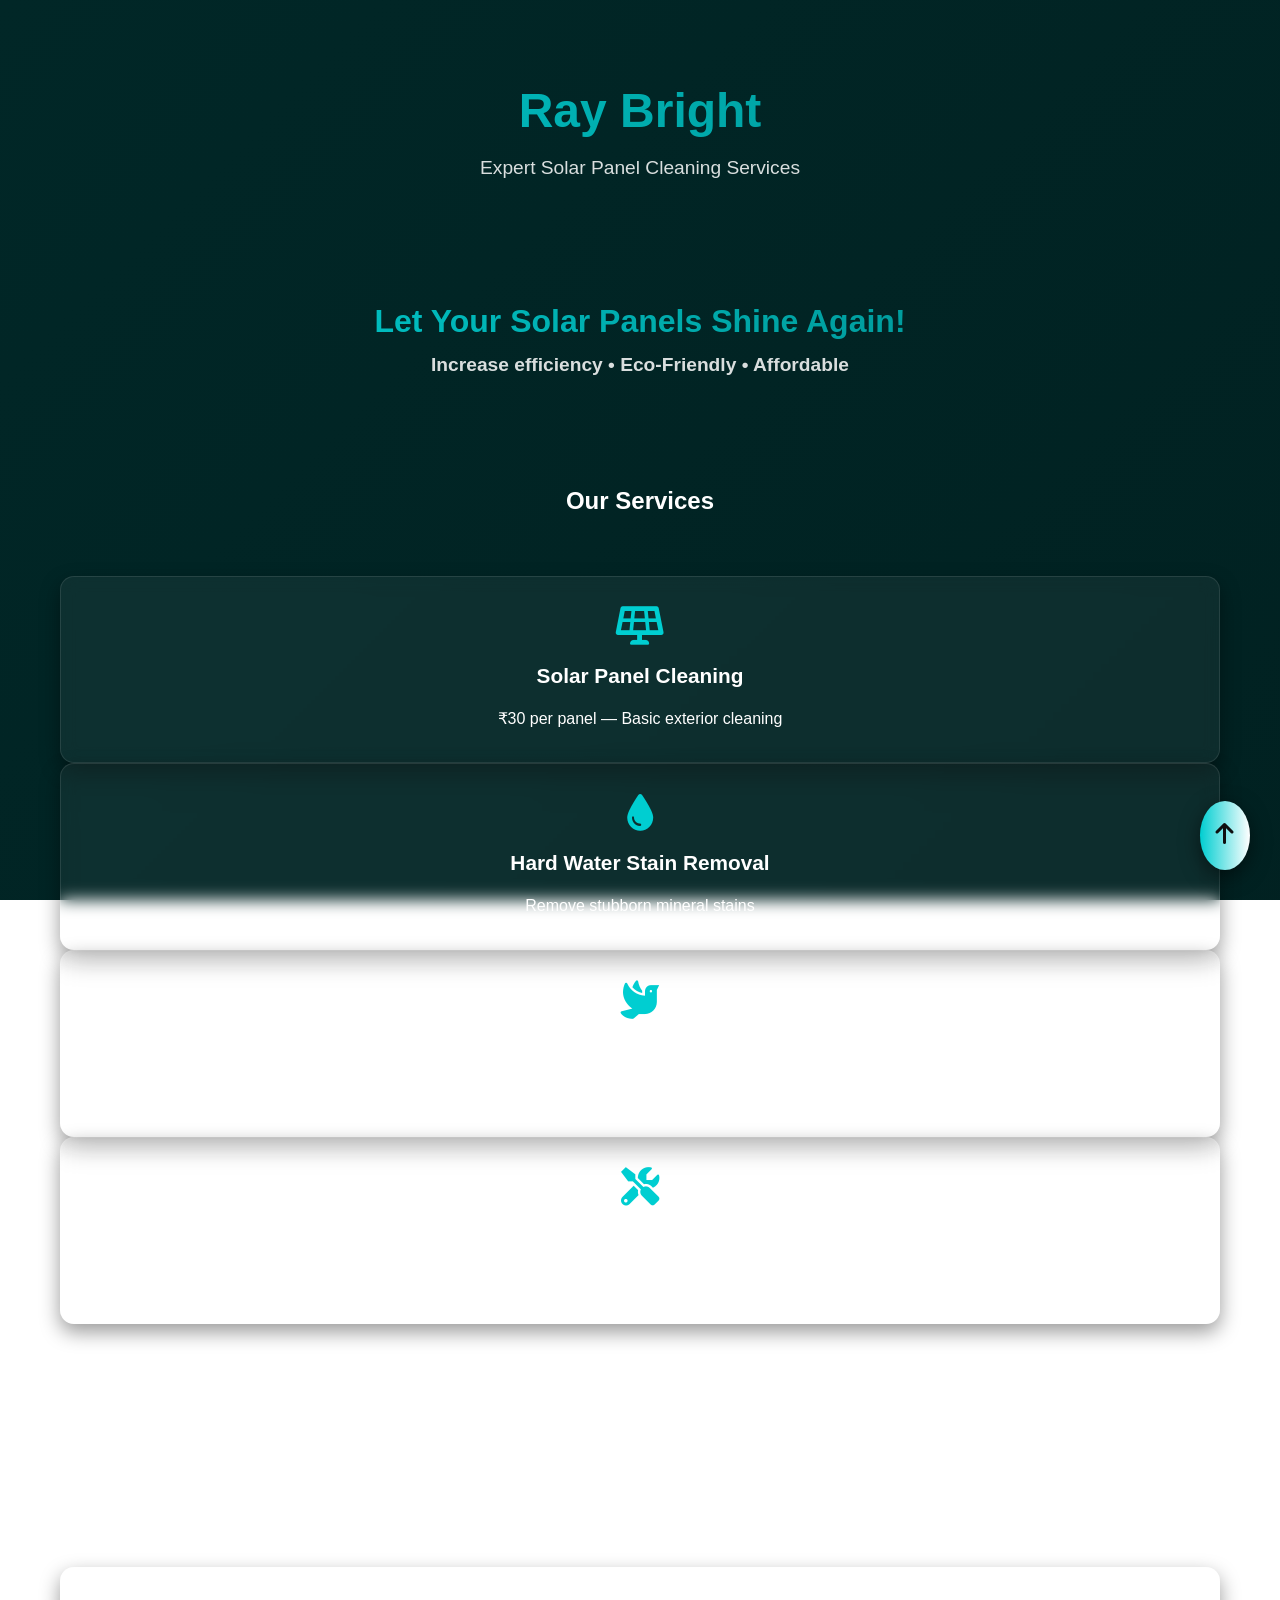
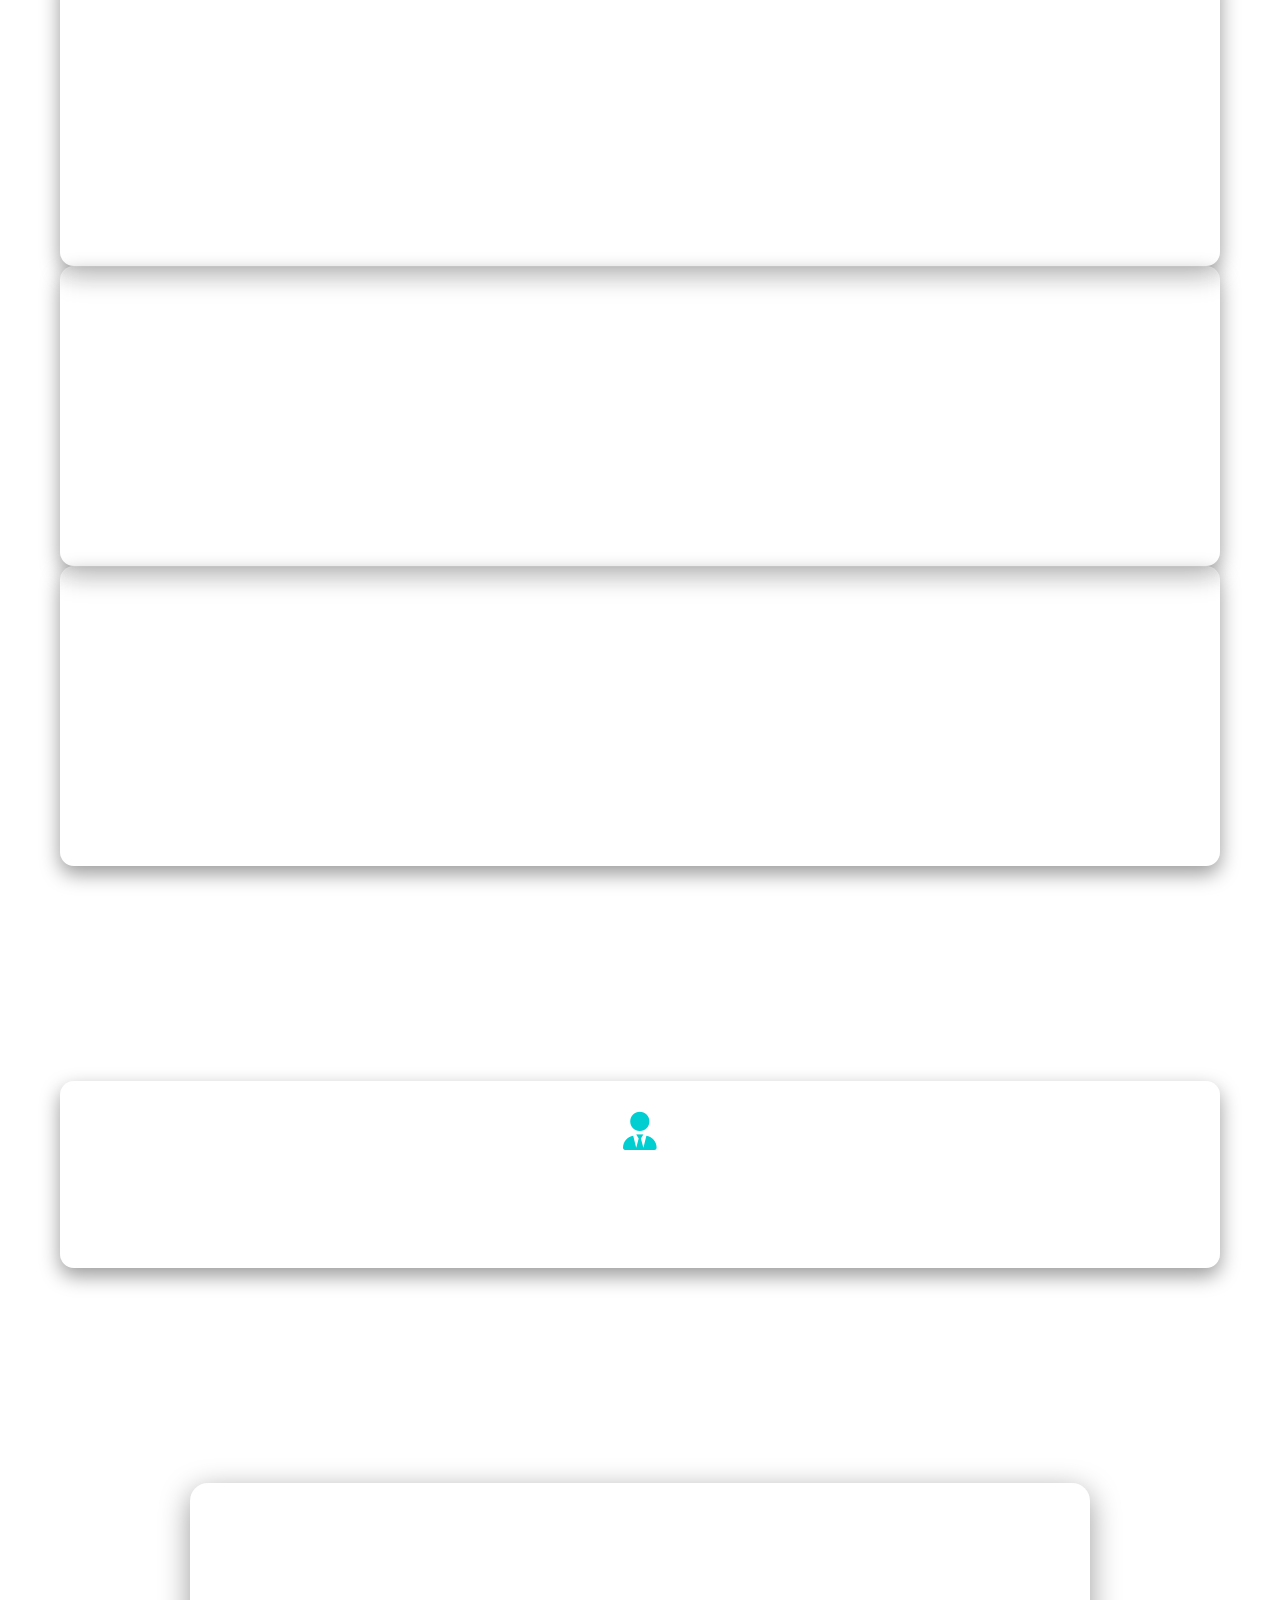
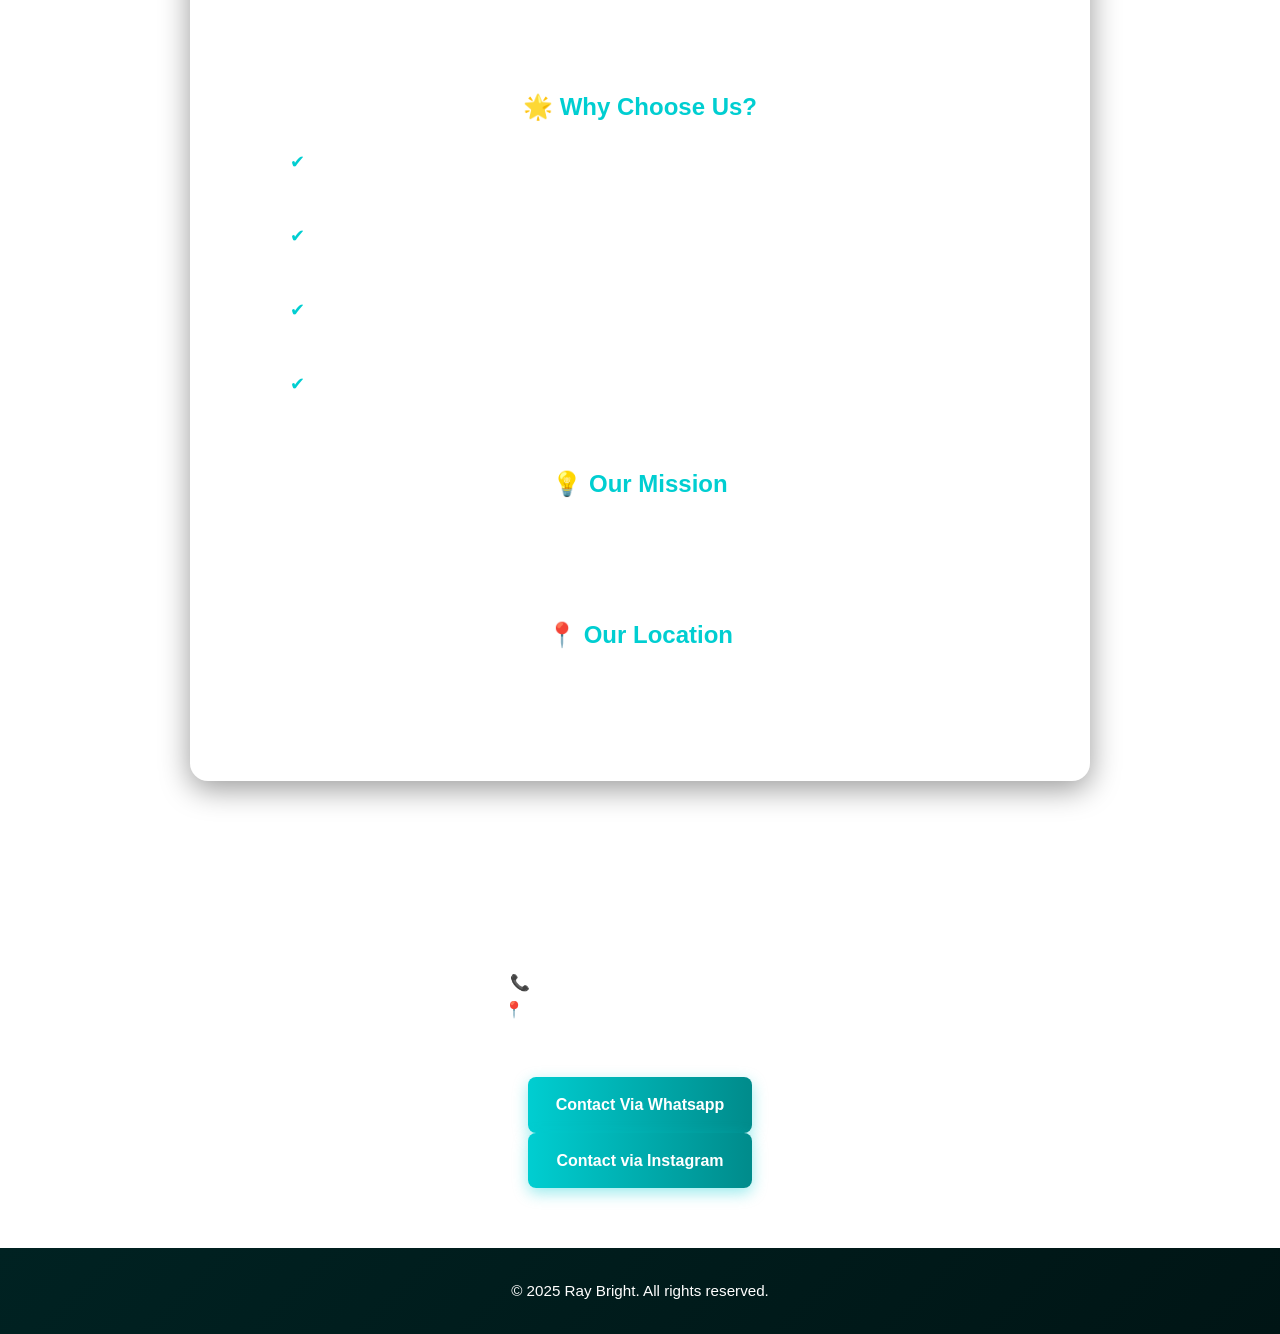
==== commit 9db08633: "index.html" ====
--- a/index.html
+++ b/index.html
@@ -482,10 +482,10 @@
     <h2>Contact Us</h2><br>
     <p>📞 Call/WhatsApp: <strong>+91 9586490706</strong></p>
     <p>📍 Serving all areas of Rajkot, Gujarat</p><br><br>
-    <a href="https://wa.me/919586490706" class="button">Contact Via Whatsapp</a>&nbsp;
-    <a href="https://instagram.com/keyur_dudhatra" target="_blank" class="button">
+    <p><a href="https://wa.me/919586490706" class="button">Contact Via Whatsapp</p></a>
+    <p><a href="https://instagram.com/keyur_dudhatra" target="_blank" class="button">
       Contact via Instagram
-    </a>
+    </p></a>
 
   </section>
 
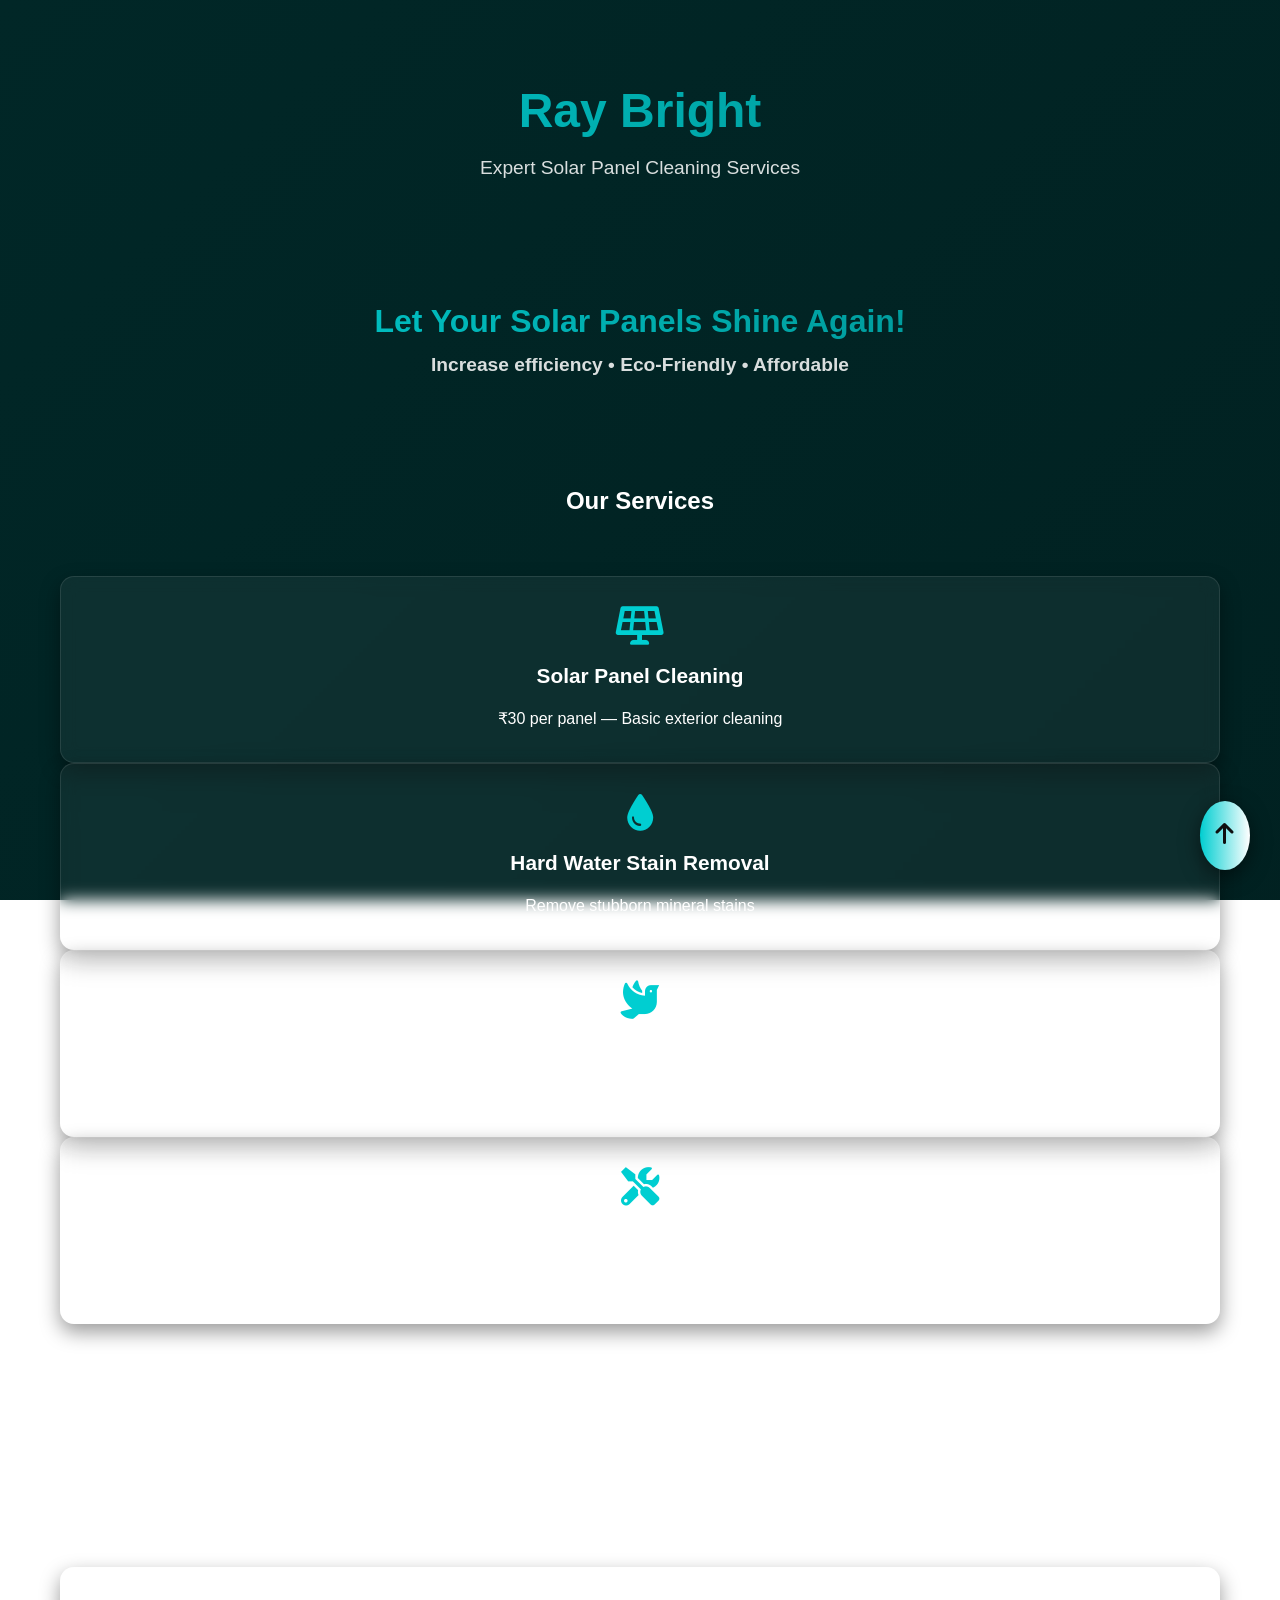
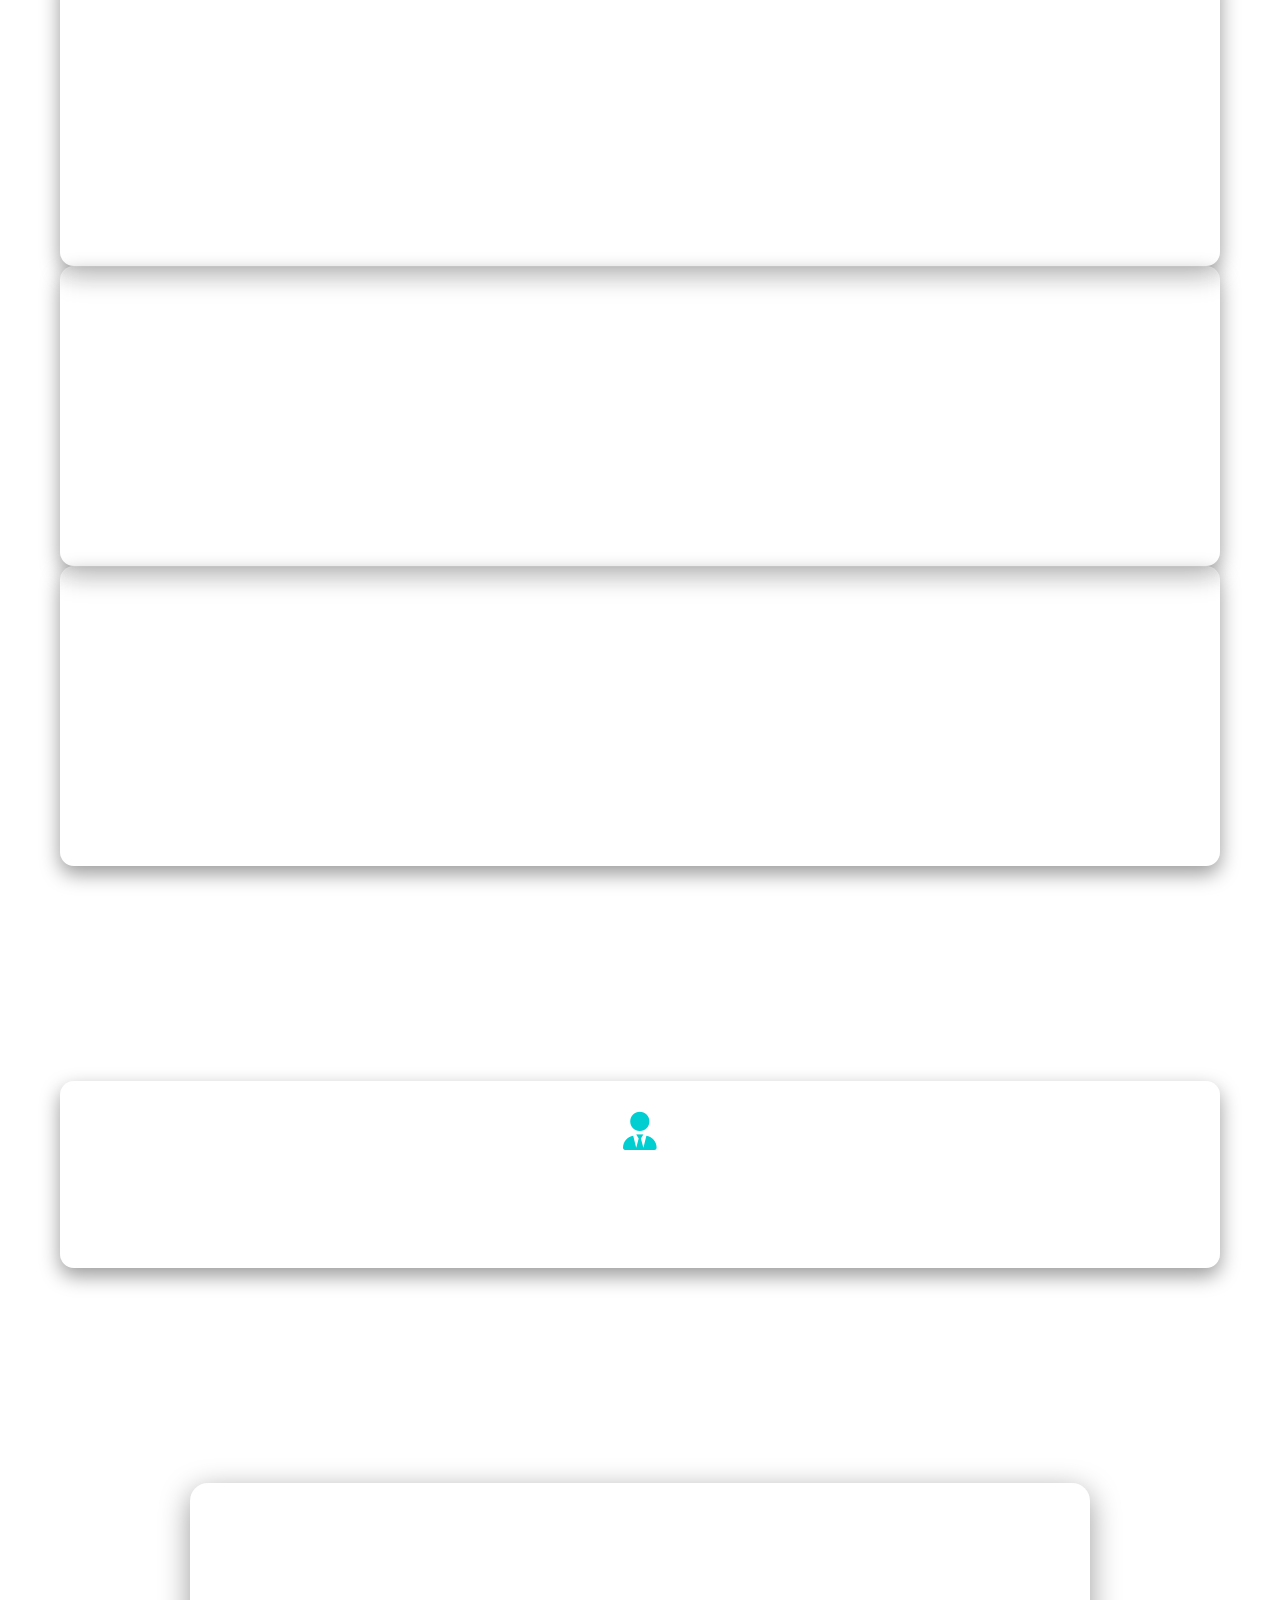
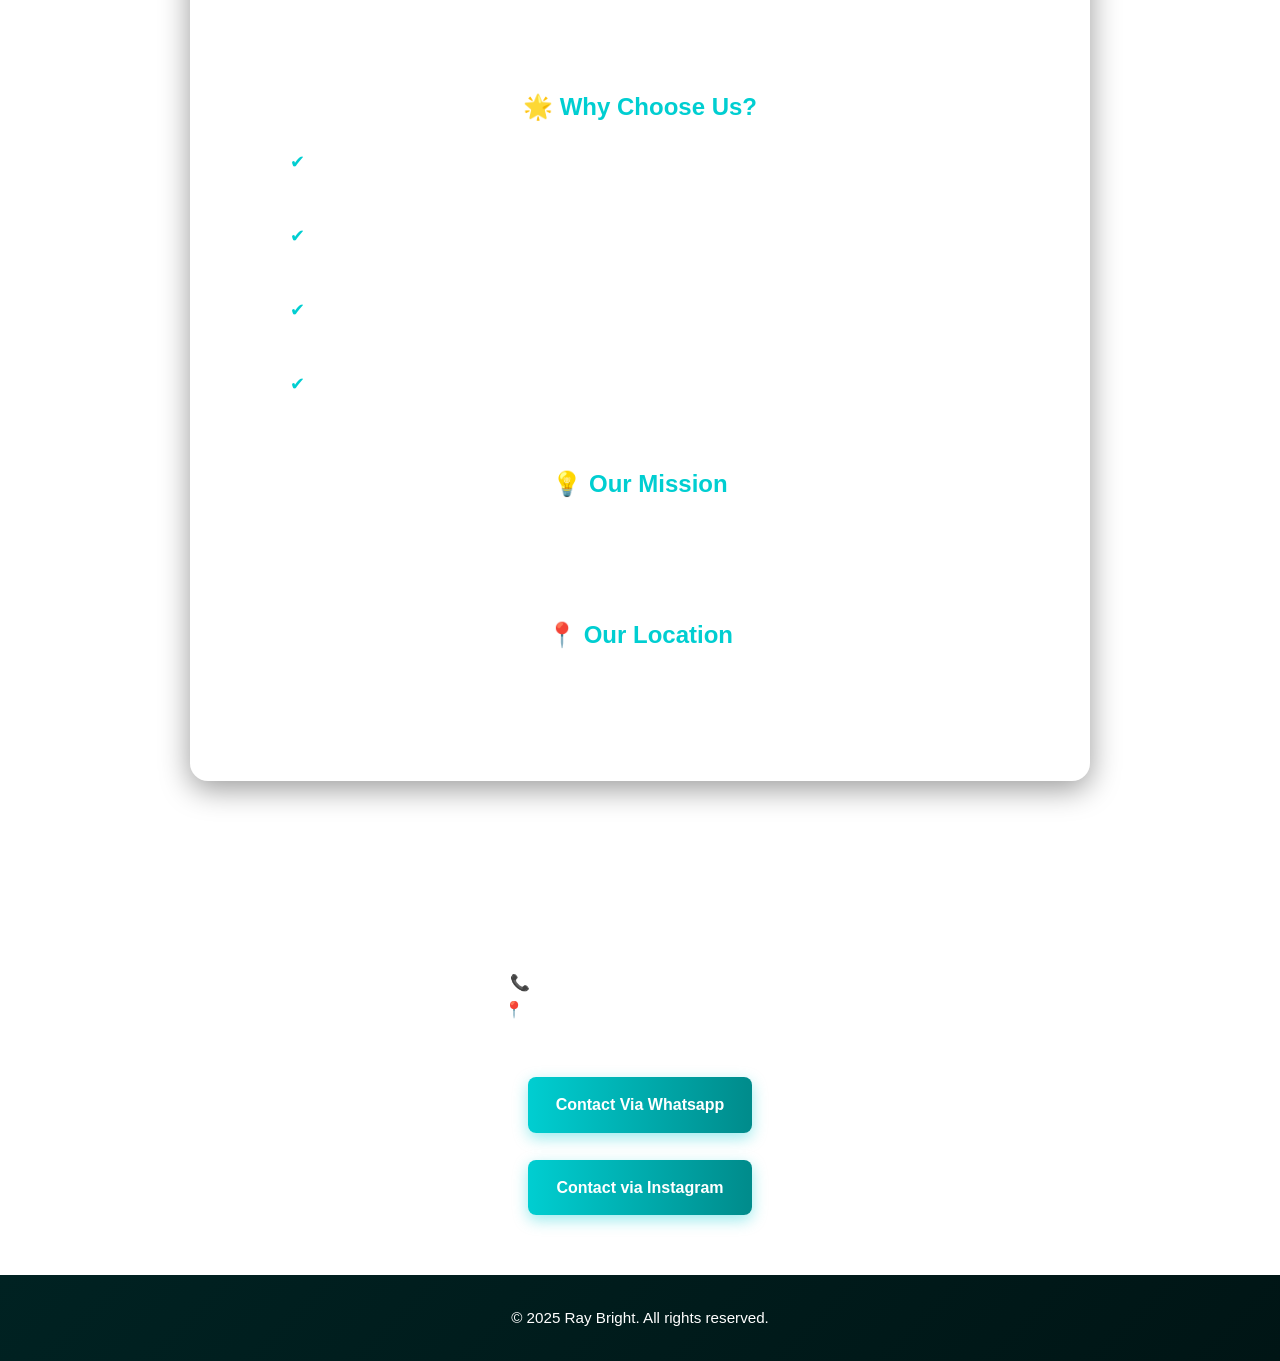
==== commit 227fabfe: "index.html" ====
--- a/index.html
+++ b/index.html
@@ -482,7 +482,7 @@
     <h2>Contact Us</h2><br>
     <p>📞 Call/WhatsApp: <strong>+91 9586490706</strong></p>
     <p>📍 Serving all areas of Rajkot, Gujarat</p><br><br>
-    <p><a href="https://wa.me/919586490706" class="button">Contact Via Whatsapp</p></a>
+    <p><a href="https://wa.me/919586490706" class="button">Contact Via Whatsapp</p></a><br>
     <p><a href="https://instagram.com/keyur_dudhatra" target="_blank" class="button">
       Contact via Instagram
     </p></a>
